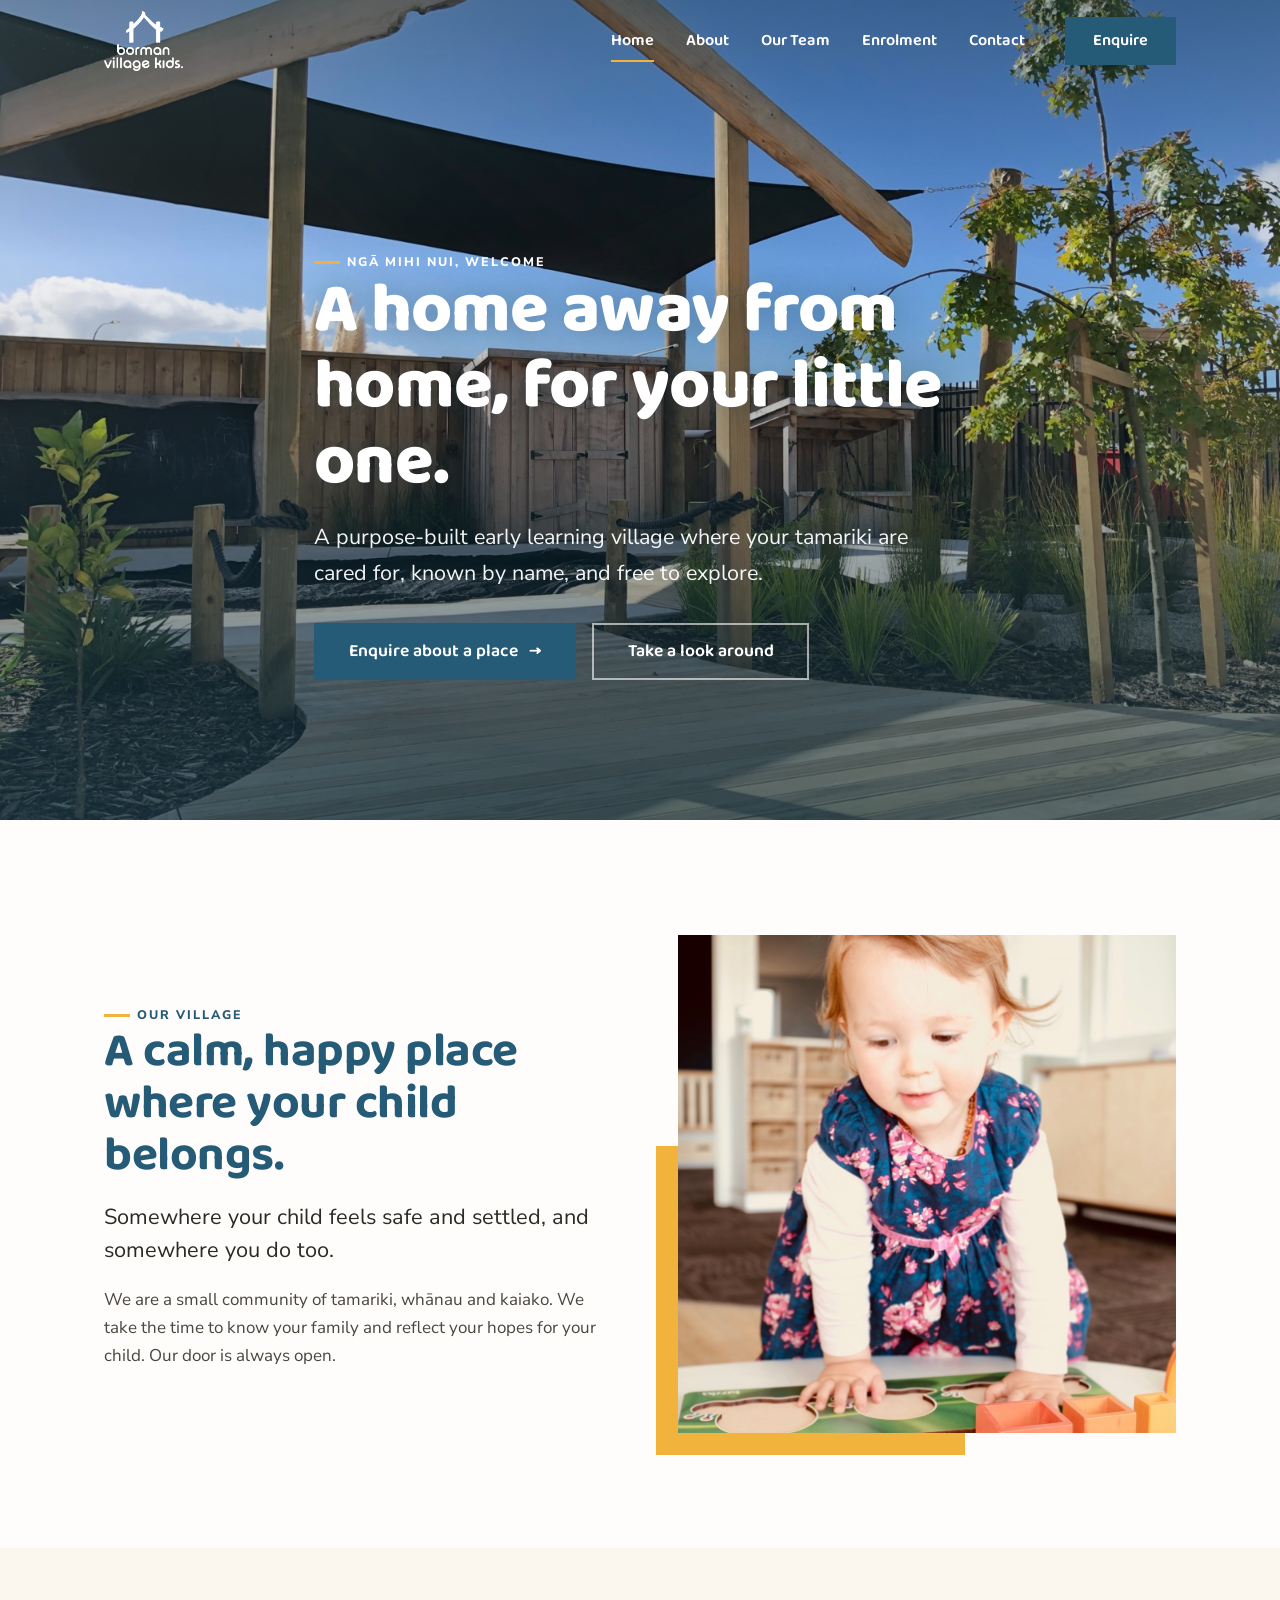
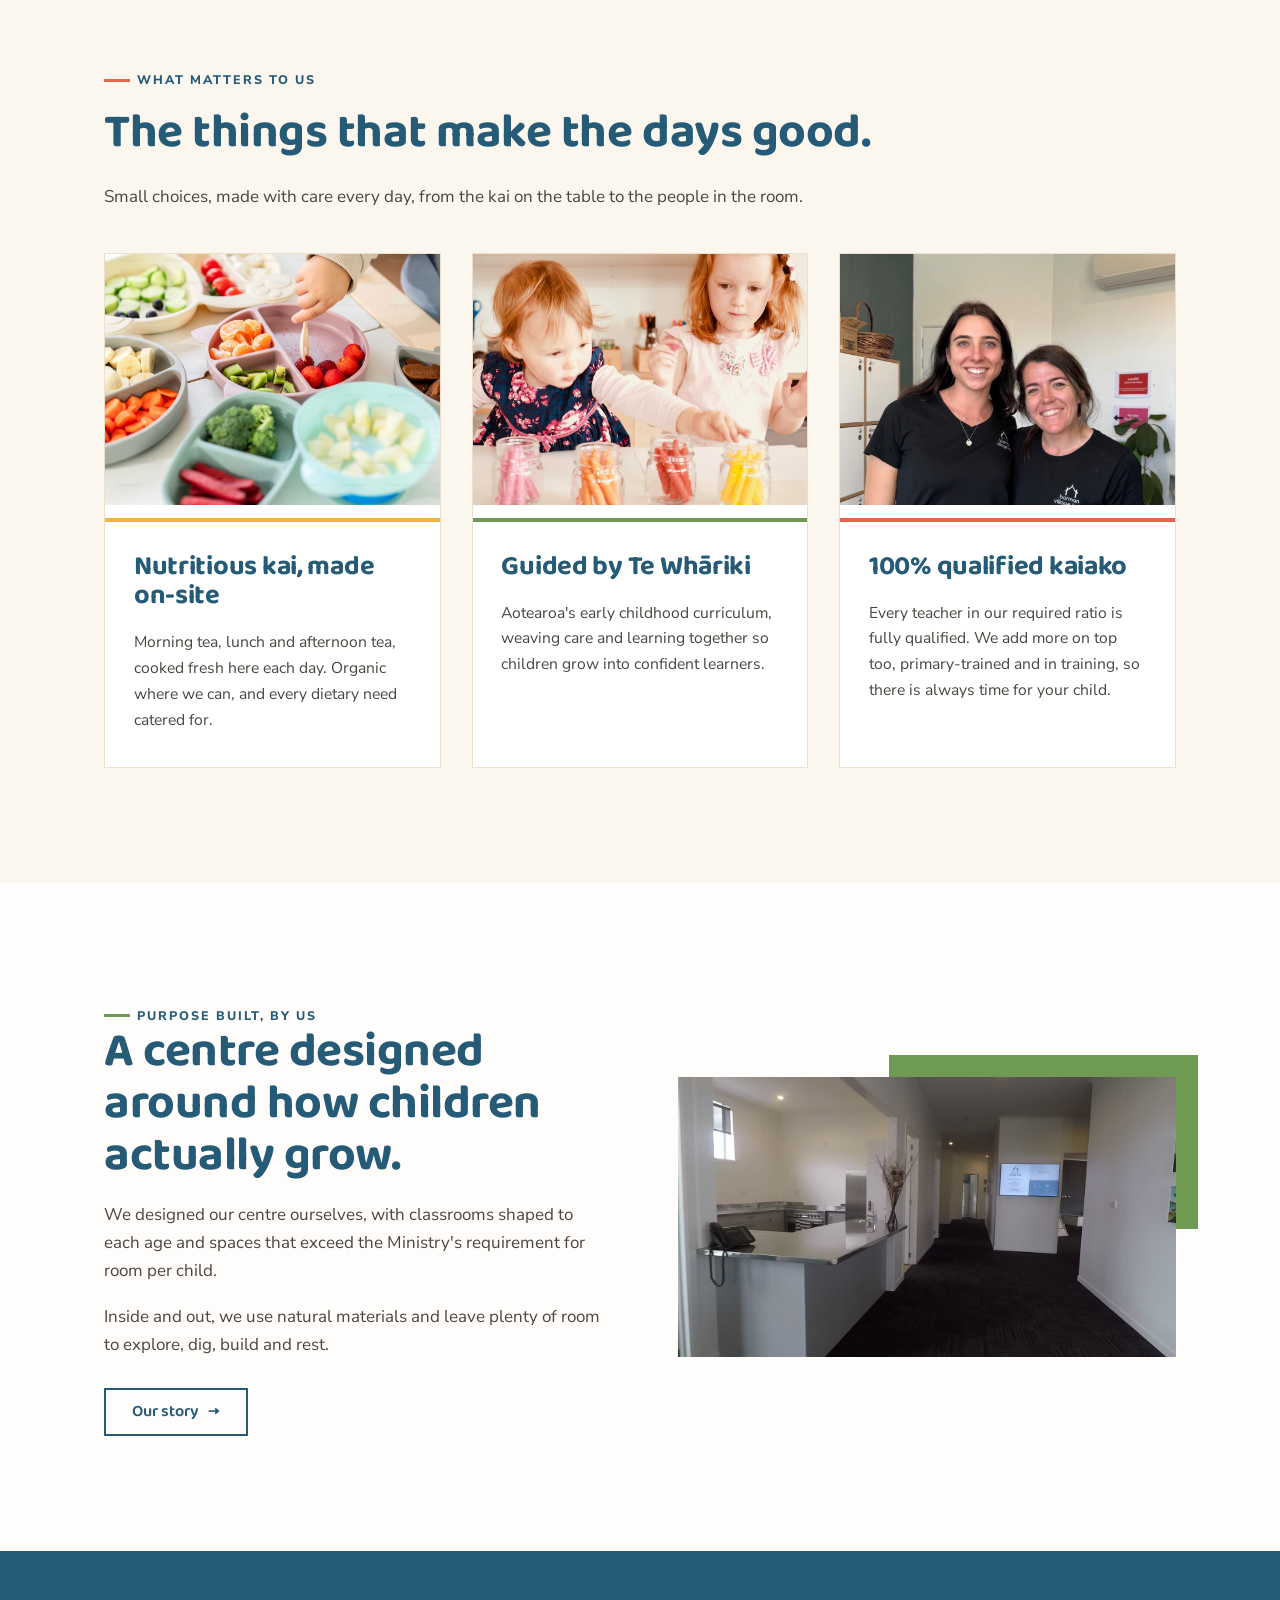
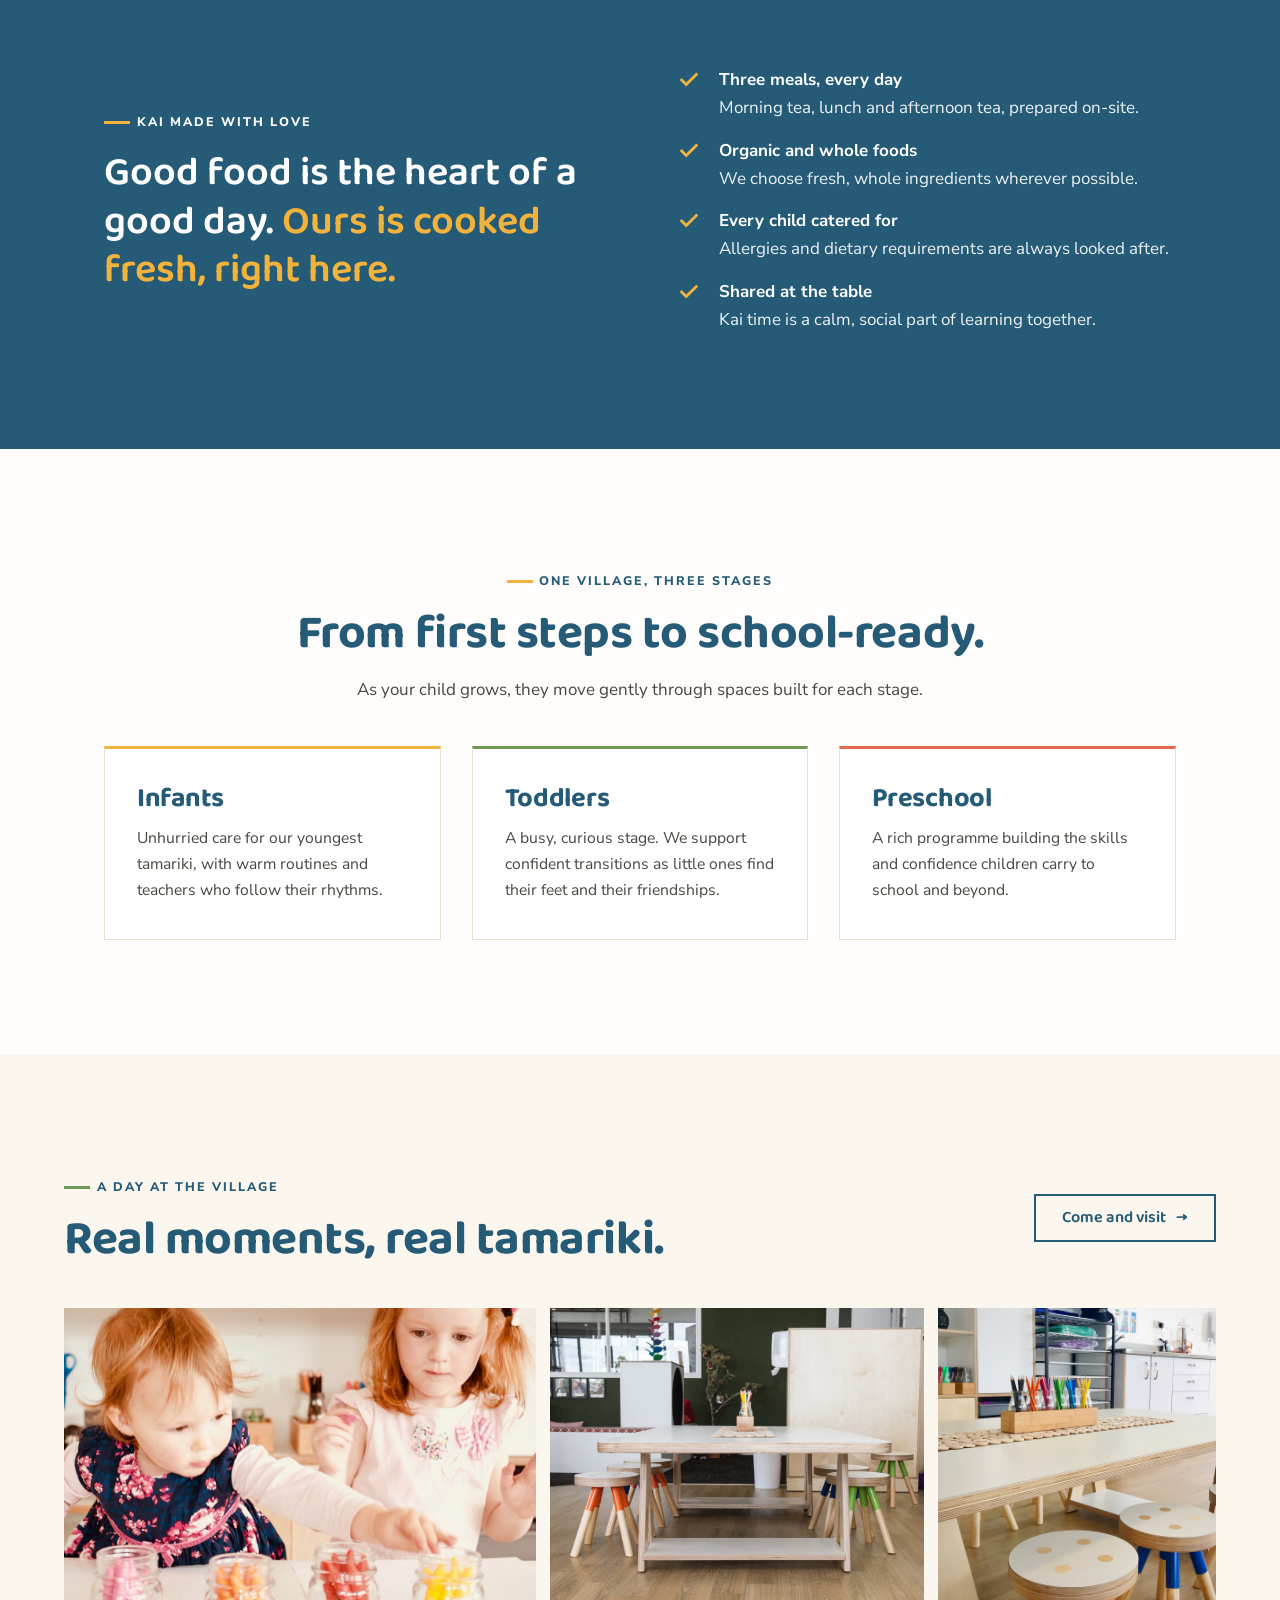
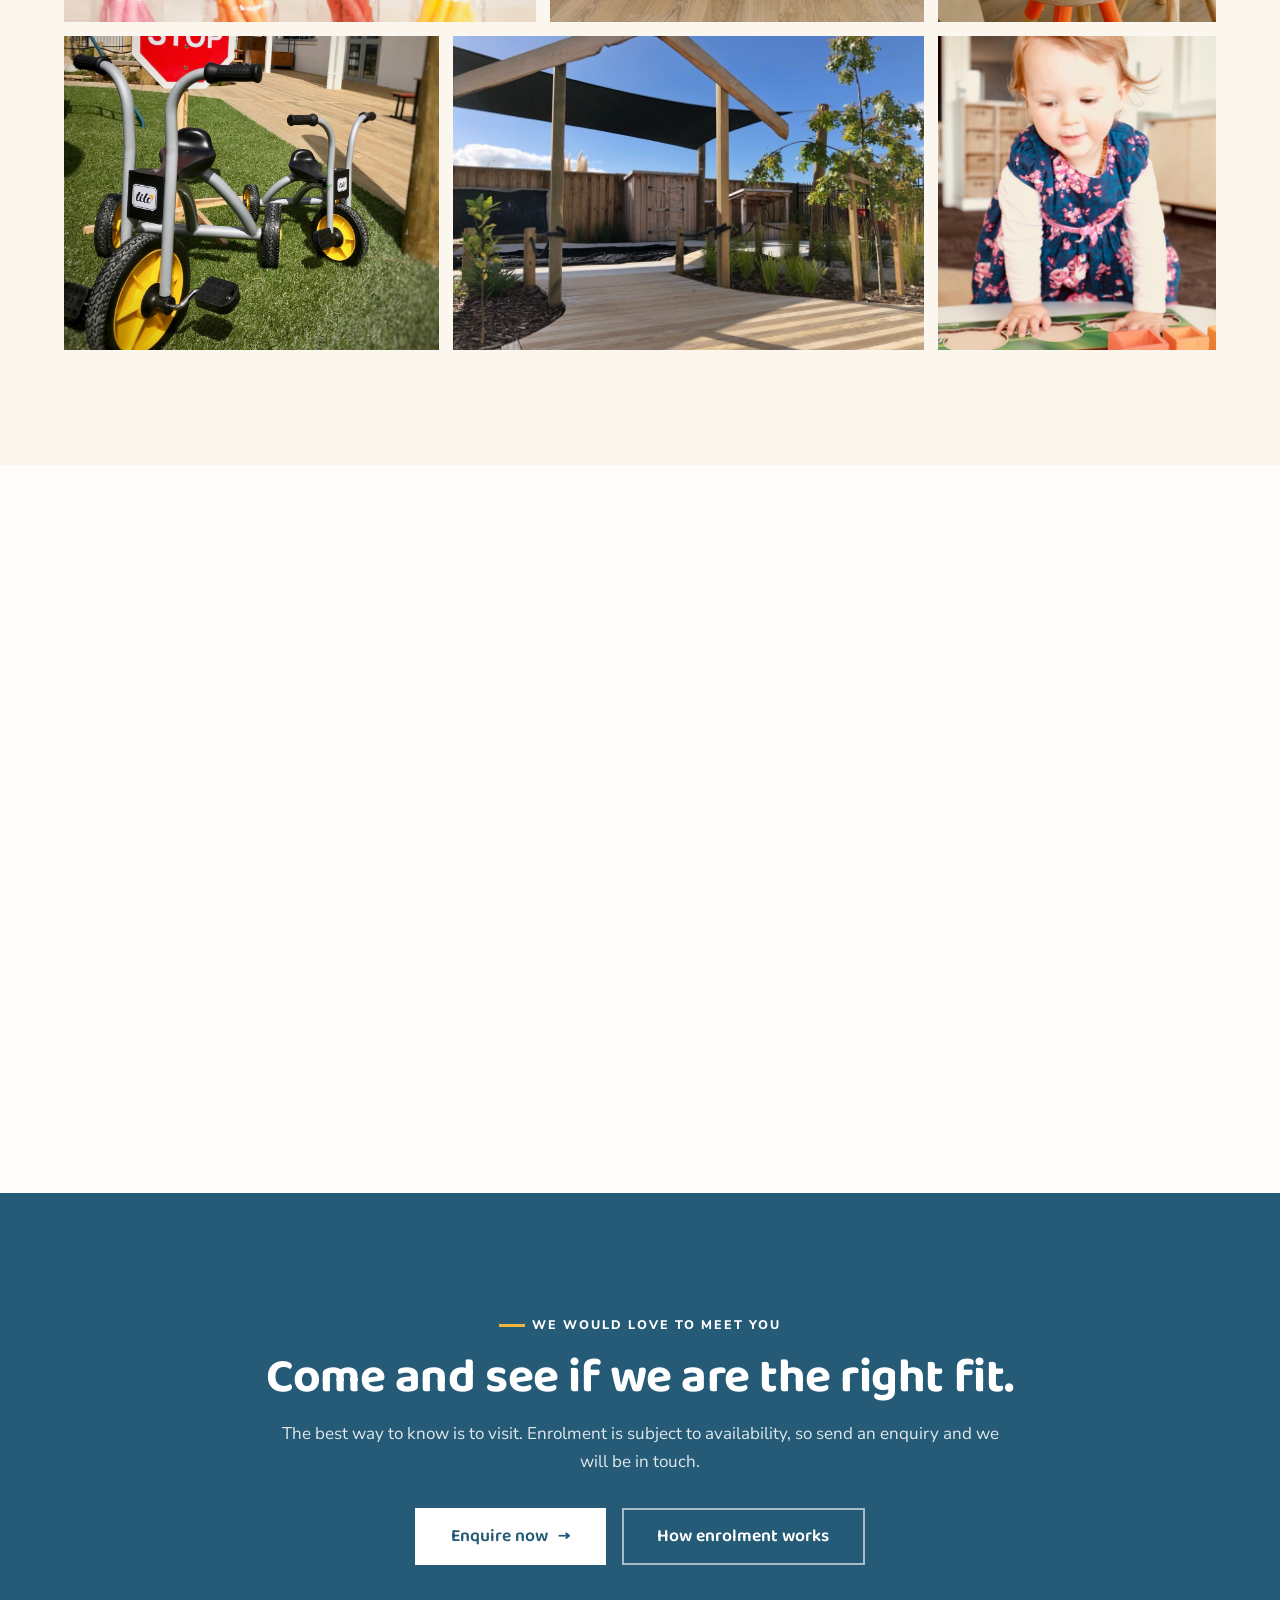
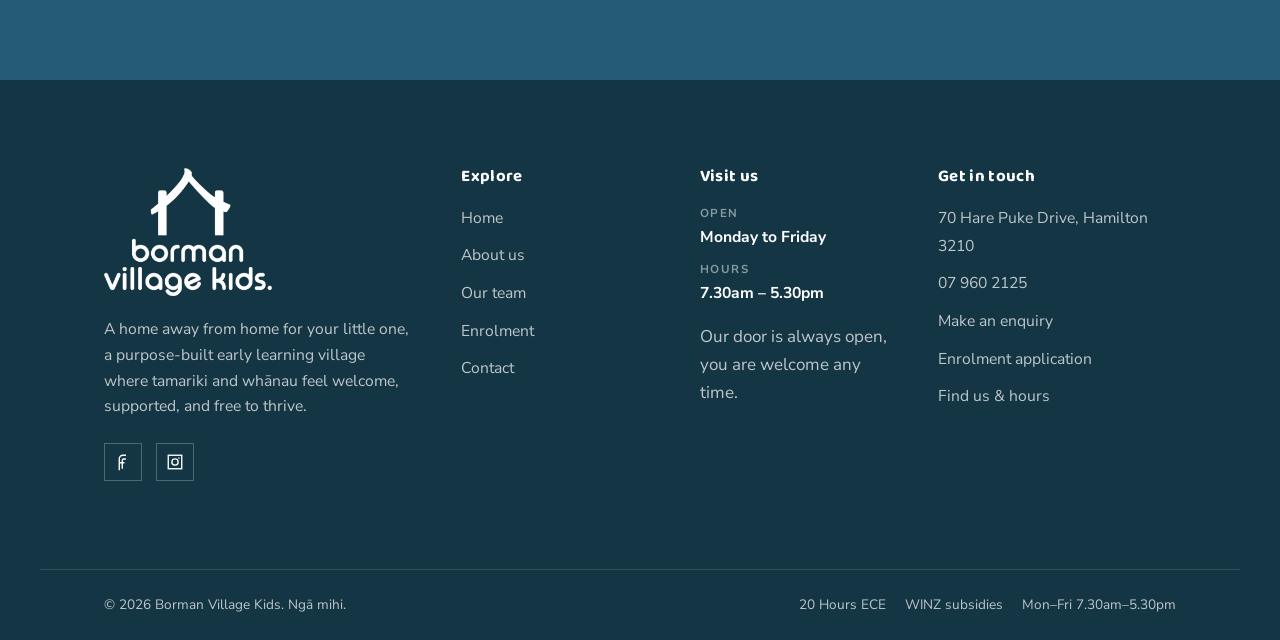
==== index.html @ 25abe293 "Initial commit: Borman Village Kids marketing site Five-page site (home, about, team, enrolment, con" ====
<!DOCTYPE html>
<html lang="en-NZ">
<head>
<meta charset="UTF-8">
<meta name="viewport" content="width=device-width, initial-scale=1">
<title>Borman Village Kids | A home away from home for your little one</title>
<meta name="description" content="Borman Village Kids is a purpose-built early childhood centre. Nutritious kai made on-site, 100% qualified kaiako, and a warm programme guided by Te Whāriki. Open Monday to Friday, 7.30am–5.30pm.">
<link rel="preconnect" href="https://fonts.googleapis.com">
<link rel="preconnect" href="https://fonts.gstatic.com" crossorigin>
<link href="https://fonts.googleapis.com/css2?family=Baloo+2:wght@500;600;700;800&family=Nunito+Sans:ital,wght@0,400;0,600;0,700;0,800;1,400&display=swap" rel="stylesheet">
<link rel="stylesheet" href="styles.css">
</head>
<body>

<!-- ============ HEADER ============ -->
<header class="site-header transparent">
  <div class="wrap nav">
    <a class="brand" href="index.html" aria-label="Borman Village Kids, home">
      <span class="brand-logo" aria-hidden="true"></span>
    </a>
    <button class="nav-toggle" aria-label="Open menu" aria-expanded="false" aria-controls="menu">
      <span></span><span></span><span></span>
    </button>
    <nav class="nav-menu" id="menu" aria-label="Main navigation">
      <a class="nav-link active" href="index.html">Home</a>
      <a class="nav-link" href="about.html">About</a>
      <a class="nav-link" href="team.html">Our Team</a>
      <a class="nav-link" href="enrolment.html">Enrolment</a>
      <a class="nav-link" href="contact.html">Contact</a>
      <a class="btn btn-primary nav-cta" href="https://www.discoverchildcare.co.nz/widget/enquiry?centreToken=dceecf94-3225-4d97-84d3-f07caacab0c3" target="_blank" rel="noopener">Enquire</a>
    </nav>
  </div>
</header>
<div class="nav-backdrop"></div>

<main id="main">

  <!-- ============ HERO ============ -->
  <section class="hero">
    <div class="hero-media">
      <img src="images/outdoor-wide.jpg" alt="The natural outdoor play space at Borman Village Kids, with timber boardwalks, shade sails and young trees under a clear blue sky." fetchpriority="high">
    </div>
    <div class="wrap hero-inner">
      <span class="kicker">Ngā mihi nui, welcome</span>
      <h1>A home away from home, for your little one.</h1>
      <p class="hero-sub">A purpose-built early learning village where your tamariki are cared for, known by name, and free to explore.</p>
      <div class="hero-actions">
        <a class="btn btn-primary btn-lg" href="https://www.discoverchildcare.co.nz/widget/enquiry?centreToken=dceecf94-3225-4d97-84d3-f07caacab0c3" target="_blank" rel="noopener">Enquire about a place <span class="arrow">&rarr;</span></a>
        <a class="btn btn-ghost-light btn-lg" href="about.html">Take a look around</a>
      </div>
    </div>
  </section>

  <!-- ============ WELCOME ============ -->
  <section class="section">
    <div class="wrap">
      <div class="split">
        <div class="split-body reveal">
          <span class="kicker">Our village</span>
          <h2>A calm, happy place where your child belongs.</h2>
          <div class="text-block stack">
            <p class="lead">Somewhere your child feels safe and settled, and somewhere you do too.</p>
            <p>We are a small community of tamariki, whānau and kaiako. We take the time to know your family and reflect your hopes for your child. Our door is always open.</p>
          </div>
        </div>
        <div class="split-media reveal d1">
          <div class="framed">
            <img src="images/baby.jpg" alt="A young child in a floral dress smiling as she plays with a wooden puzzle at a low table.">
          </div>
        </div>
      </div>
    </div>
  </section>

  <!-- ============ THREE PILLARS ============ -->
  <section class="section band-sand">
    <div class="wrap">
      <div class="eyebrow-row">
        <div>
          <span class="kicker coral">What matters to us</span>
          <h2 class="mt-s">The things that make the days good.</h2>
        </div>
        <p class="maxw">Small choices, made with care every day, from the kai on the table to the people in the room.</p>
      </div>
      <div class="grid-3">
        <article class="card card-photo accent-sun reveal">
          <!-- COMP ONLY: watermarked Unsplash+ preview for client approval. Replace with the licensed file once rights are purchased. -->
          <div class="card-photo-top">
            <img src="images/kai-comp.jpg" alt="A child choosing from colourful plates of fresh fruit and vegetables at mealtime.">
          </div>
          <details class="card-photo-body expander" open>
            <summary><h3>Nutritious kai, made on-site</h3></summary>
            <p>Morning tea, lunch and afternoon tea, cooked fresh here each day. Organic where we can, and every dietary need catered for.</p>
          </details>
        </article>
        <article class="card card-photo accent-leaf reveal d1">
          <div class="card-photo-top">
            <img src="images/home-gallery-1.jpg" alt="Two young children exploring and sorting together at a table.">
          </div>
          <details class="card-photo-body expander" open>
            <summary><h3>Guided by Te Whāriki</h3></summary>
            <p>Aotearoa's early childhood curriculum, weaving care and learning together so children grow into confident learners.</p>
          </details>
        </article>
        <article class="card card-photo accent-coral reveal d2">
          <div class="card-photo-top">
            <img src="images/teachers.jpg" alt="Two Borman Village Kids teachers smiling together in their branded t-shirts." style="object-position: center 22%">
          </div>
          <details class="card-photo-body expander" open>
            <summary><h3>100% qualified kaiako</h3></summary>
            <p>Every teacher in our required ratio is fully qualified. We add more on top too, primary-trained and in training, so there is always time for your child.</p>
          </details>
        </article>
      </div>
    </div>
  </section>

  <!-- ============ OUR VILLAGE STORY ============ -->
  <section class="section">
    <div class="wrap">
      <div class="split reverse">
        <div class="split-media reveal">
          <div class="framed leaf tr">
            <video class="framed-media" autoplay muted loop playsinline preload="metadata"
                   poster="images/outdoor-poster.jpg"
                   aria-label="A walkthrough of the purpose-built Borman Village Kids centre.">
              <source src="images/outdoor.mp4" type="video/mp4">
            </video>
          </div>
        </div>
        <div class="split-body reveal d1">
          <span class="kicker leaf">Purpose built, by us</span>
          <h2>A centre designed around how children actually grow.</h2>
          <div class="text-block stack">
            <p>We designed our centre ourselves, with classrooms shaped to each age and spaces that exceed the Ministry's requirement for room per child.</p>
            <p>Inside and out, we use natural materials and leave plenty of room to explore, dig, build and rest.</p>
          </div>
          <a class="btn btn-outline mt-m" href="about.html">Our story <span class="arrow">&rarr;</span></a>
        </div>
      </div>
    </div>
  </section>

  <!-- ============ KAI BAND ============ -->
  <section class="section band-primary">
    <div class="wrap">
      <div class="split">
        <div class="reveal">
          <span class="kicker on-dark">Kai made with love</span>
          <p class="pull mt-s">Good food is the heart of a good day. <span class="hl">Ours is cooked fresh, right here.</span></p>
        </div>
        <div class="reveal d1">
          <ul class="ticks on-dark">
            <li><span><strong>Three meals, every day</strong>Morning tea, lunch and afternoon tea, prepared on-site.</span></li>
            <li><span><strong>Organic and whole foods</strong>We choose fresh, whole ingredients wherever possible.</span></li>
            <li><span><strong>Every child catered for</strong>Allergies and dietary requirements are always looked after.</span></li>
            <li><span><strong>Shared at the table</strong>Kai time is a calm, social part of learning together.</span></li>
          </ul>
        </div>
      </div>
    </div>
  </section>

  <!-- ============ AGE STAGES ============ -->
  <section class="section">
    <div class="wrap">
      <div class="center maxw mx-auto reveal">
        <span class="kicker">One village, three stages</span>
        <h2 class="mt-s">From first steps to school-ready.</h2>
        <p class="mt-s mx-auto">As your child grows, they move gently through spaces built for each stage.</p>
      </div>
      <div class="grid-3 mt-l">
        <article class="card card-top-rule reveal" style="border-top-color: var(--kowhai)">
          <details class="expander" open>
            <summary><h3>Infants</h3></summary>
            <p>Unhurried care for our youngest tamariki, with warm routines and teachers who follow their rhythms.</p>
          </details>
        </article>
        <article class="card card-top-rule reveal d1" style="border-top-color: var(--leaf)">
          <details class="expander" open>
            <summary><h3>Toddlers</h3></summary>
            <p>A busy, curious stage. We support confident transitions as little ones find their feet and their friendships.</p>
          </details>
        </article>
        <article class="card card-top-rule reveal d2" style="border-top-color: var(--coral)">
          <details class="expander" open>
            <summary><h3>Preschool</h3></summary>
            <p>A rich programme building the skills and confidence children carry to school and beyond.</p>
          </details>
        </article>
      </div>
    </div>
  </section>

  <!-- ============ GALLERY MOSAIC ============ -->
  <section class="section band-sand">
    <div class="wrap wrap-wide">
      <div class="eyebrow-row">
        <div>
          <span class="kicker leaf">A day at the village</span>
          <h2 class="mt-s">Real moments, real tamariki.</h2>
        </div>
        <a class="btn btn-outline" href="enrolment.html">Come and visit <span class="arrow">&rarr;</span></a>
      </div>
      <div class="mosaic reveal">
        <figure class="m-a"><img src="images/home-gallery-1.jpg" alt="Two young children sorting coloured objects into glass jars at a table."></figure>
        <figure class="m-b"><img src="images/room.jpg" alt="A bright classroom with a plywood table and colourful stools."></figure>
        <figure class="m-c"><img src="images/craft.jpg" alt="A craft table set with jars of coloured pencils and natural wooden pieces."></figure>
        <figure class="m-d"><img src="images/bikes.jpg" alt="Two trikes parked on the grass beside a stop sign in the play area."></figure>
        <figure class="m-e"><img src="images/outdoor.jpg" alt="The outdoor boardwalk and planted play space."></figure>
        <figure class="m-f"><img src="images/play.jpg" alt="A child concentrating on a wooden puzzle."></figure>
      </div>
    </div>
  </section>

  <!-- ============ STORYPARK ============ -->
  <section class="section">
    <div class="wrap">
      <div class="split">
        <div class="split-media reveal">
          <div class="framed coral">
            <img src="images/craft.jpg" alt="A tidy craft area with jars of coloured pencils, ready for the day.">
          </div>
        </div>
        <div class="split-body reveal d1">
          <span class="kicker coral">Stay close, every day</span>
          <h2>See the little moments, as they happen.</h2>
          <div class="text-block stack">
            <p>We record your child's learning through <strong>Storypark</strong>, a secure online space where we share photos, stories and progress, privately with you.</p>
            <p>Local walks and excursions are part of our curriculum, and our open-door policy means you are welcome any time.</p>
          </div>
          <div class="chips mt-m">
            <span class="chip">Secure &amp; private</span>
            <span class="chip">Photos &amp; stories</span>
            <span class="chip">Open-door policy</span>
          </div>
        </div>
      </div>
    </div>
  </section>

  <!-- ============ CTA ============ -->
  <section class="section cta-band">
    <div class="wrap center">
      <span class="kicker on-dark" style="justify-content:center">We would love to meet you</span>
      <h2 class="mt-s">Come and see if we are the right fit.</h2>
      <p class="maxw mx-auto mt-s">The best way to know is to visit. Enrolment is subject to availability, so send an enquiry and we will be in touch.</p>
      <div class="cta-actions">
        <a class="btn btn-primary btn-lg" href="https://www.discoverchildcare.co.nz/widget/enquiry?centreToken=dceecf94-3225-4d97-84d3-f07caacab0c3" target="_blank" rel="noopener">Enquire now <span class="arrow">&rarr;</span></a>
        <a class="btn btn-ghost-light btn-lg" href="enrolment.html">How enrolment works</a>
      </div>
    </div>
  </section>

</main>

<!-- ============ FOOTER ============ -->
<footer class="site-footer">
  <div class="wrap footer-top">
    <div class="footer-brand">
      <img class="f-logo" src="images/logo-white.avif" alt="Borman Village Kids">
      <p>A home away from home for your little one, a purpose-built early learning village where tamariki and whānau feel welcome, supported, and free to thrive.</p>
      <div class="footer-social">
        <a href="https://www.facebook.com/bormanvillagekids" target="_blank" rel="noopener" aria-label="Borman Village Kids on Facebook">
          <svg viewBox="0 0 24 24" fill="none" stroke="currentColor" stroke-width="1.8" stroke-linecap="square"><path d="M15 8h-2a2 2 0 0 0-2 2v10M9 13h4"/><path d="M15 3h-3a5 5 0 0 0-5 5v14"/></svg>
        </a>
        <a href="https://www.instagram.com/bormanvillagekids/" target="_blank" rel="noopener" aria-label="Borman Village Kids on Instagram">
          <svg viewBox="0 0 24 24" fill="none" stroke="currentColor" stroke-width="1.8" stroke-linecap="square"><rect x="3" y="3" width="18" height="18"/><circle cx="12" cy="12" r="4.2"/><path d="M17.2 6.8h.01"/></svg>
        </a>
      </div>
    </div>
    <div class="footer-col">
      <h4>Explore</h4>
      <ul>
        <li><a href="index.html">Home</a></li>
        <li><a href="about.html">About us</a></li>
        <li><a href="team.html">Our team</a></li>
        <li><a href="enrolment.html">Enrolment</a></li>
        <li><a href="contact.html">Contact</a></li>
      </ul>
    </div>
    <div class="footer-col footer-hours">
      <h4>Visit us</h4>
      <ul>
        <li><span class="lbl">Open</span><span>Monday to Friday</span></li>
        <li><span class="lbl">Hours</span><span>7.30am – 5.30pm</span></li>
        <li style="margin-top:1rem">Our door is always open, you are welcome any time.</li>
      </ul>
    </div>
    <div class="footer-col">
      <h4>Get in touch</h4>
      <ul>
        <li><a href="https://maps.google.com/?q=70+Hare+Puke+Drive,+Hamilton+3210" target="_blank" rel="noopener">70 Hare Puke Drive, Hamilton 3210</a></li>
        <li><a href="tel:+6479602125">07 960 2125</a></li>
        <li><a href="https://www.discoverchildcare.co.nz/widget/enquiry?centreToken=dceecf94-3225-4d97-84d3-f07caacab0c3" target="_blank" rel="noopener">Make an enquiry</a></li>
        <li><a href="https://www.discoverchildcare.co.nz/widget/enrolmentForm?centreToken=dceecf94-3225-4d97-84d3-f07caacab0c3" target="_blank" rel="noopener">Enrolment application</a></li>
        <li><a href="contact.html">Find us &amp; hours</a></li>
      </ul>
    </div>
  </div>
  <div class="wrap footer-bar">
    <span>&copy; <span data-year>2026</span> Borman Village Kids. Ngā mihi.</span>
    <div class="chips-mini">
      <span>20 Hours ECE</span>
      <span>WINZ subsidies</span>
      <span>Mon–Fri 7.30am–5.30pm</span>
    </div>
  </div>
</footer>

<script src="main.js"></script>
</body>
</html>
---- styles.css ----
/* ============================================================
   Borman Village Kids — shared stylesheet
   Modern + minimal, warm + calm. Crisp geometry, no rounded
   shapes, no drop shadows. Warmth carried by palette + type.
   ============================================================ */

/* ---------- Design tokens ---------- */
:root {
  /* Brand */
  --primary: #255B77;
  --primary-700: #1D485E;
  --primary-900: #143543;

  /* Warm accents — used sparingly */
  --kowhai: #F2B33D;   /* sun-yellow */
  --coral:  #E4674C;   /* coral */
  --leaf:   #6F9A54;   /* leaf green */

  /* Warm neutrals — never cool grey */
  --sand-050: #FBF7EF;
  --surface: #FFFDFB; /* warm white for default sections */
  --sand-100: #F4EDDF;
  --sand-200: #EBE0CC;
  --sand-300: #DDCFB4;

  /* Ink */
  --ink:      #2C2A24;
  --ink-soft: #55514733;
  --body:     #4A4640;

  /* Type */
  --display: 'Baloo 2', system-ui, sans-serif;
  --sans: 'Nunito Sans', system-ui, -apple-system, sans-serif;

  /* Rhythm */
  --wrap: 1200px;
  --gutter: clamp(20px, 5vw, 64px);
  --section: clamp(64px, 9vw, 132px);

  --ease: cubic-bezier(0.22, 0.61, 0.36, 1);
}

/* ---------- Reset ---------- */
*, *::before, *::after { box-sizing: border-box; }
* { margin: 0; }
html { -webkit-text-size-adjust: 100%; scroll-behavior: smooth; }
body {
  font-family: var(--sans);
  color: var(--body);
  background: var(--surface);
  line-height: 1.65;
  font-size: 1.0625rem;
  -webkit-font-smoothing: antialiased;
  overflow-x: hidden;
}
img { display: block; max-width: 100%; height: auto; }
a { color: inherit; text-decoration: none; }
ul { list-style: none; padding: 0; }
button { font: inherit; cursor: pointer; border: none; background: none; }

/* ---------- Typography ---------- */
h1, h2, h3, h4 {
  font-family: var(--display);
  color: var(--primary);
  line-height: 1.08;
  font-weight: 700;
  letter-spacing: -0.01em;
}
h1 { font-size: clamp(2.5rem, 6vw, 4.4rem); font-weight: 800; }
h2 { font-size: clamp(1.9rem, 3.8vw, 3rem); }
h3 { font-size: clamp(1.35rem, 2.2vw, 1.7rem); }
h4 { font-size: 1.15rem; }
p { max-width: 62ch; }
strong { color: var(--ink); font-weight: 700; }

.lead {
  font-size: clamp(1.15rem, 1.7vw, 1.4rem);
  line-height: 1.55;
  color: var(--ink);
}

/* Section eyebrow / kicker */
.kicker {
  display: inline-flex;
  align-items: center;
  gap: 0.55em;
  font-family: var(--sans);
  font-weight: 800;
  font-size: 0.78rem;
  letter-spacing: 0.16em;
  text-transform: uppercase;
  color: var(--primary);
}
.kicker::before {
  content: "";
  width: 26px;
  height: 3px;
  background: var(--kowhai);
}
.kicker.leaf::before { background: var(--leaf); }
.kicker.coral::before { background: var(--coral); }
.kicker.on-dark { color: #fff; }

/* te reo highlight */
.reo { color: var(--primary); font-weight: 700; font-style: normal; }
.on-dark .reo, .reo.on-dark { color: var(--kowhai); }

/* ---------- Layout helpers ---------- */
.wrap { width: 100%; max-width: var(--wrap); margin-inline: auto; padding-inline: var(--gutter); }
.wrap-wide { max-width: 1360px; }
.section { padding-block: var(--section); }
.center { text-align: center; }
.mx-auto { margin-inline: auto; }
.stack > * + * { margin-top: 1.1rem; }

/* ---------- Buttons ---------- */
.btn {
  display: inline-flex;
  align-items: center;
  gap: 0.6em;
  font-family: var(--display);
  font-weight: 600;
  font-size: 1.02rem;
  padding: 0.85em 1.6em;
  border: 2px solid transparent;
  transition: transform 0.25s var(--ease), background 0.25s var(--ease), color 0.25s var(--ease);
  line-height: 1;
}
.btn .arrow { transition: transform 0.25s var(--ease); }
.btn:hover .arrow { transform: translateX(4px); }

.btn-primary { background: var(--primary); color: #fff; }
.btn-primary:hover { background: var(--primary-700); transform: translateY(-2px); }

/* On dark navy surfaces the primary button inverts so it stays the clear action */
.band-primary .btn-primary,
.band-deep .btn-primary,
.cta-band .btn-primary { background: #fff; color: var(--primary); }
.band-primary .btn-primary:hover,
.band-deep .btn-primary:hover,
.cta-band .btn-primary:hover { background: var(--sand-100); color: var(--primary-700); }

.btn-blue { background: var(--primary); color: #fff; }
.btn-blue:hover { background: var(--primary-700); transform: translateY(-2px); }

.btn-outline { border-color: var(--primary); color: var(--primary); }
.btn-outline:hover { background: var(--primary); color: #fff; }

.btn-ghost-light { border-color: rgba(255,255,255,0.6); color: #fff; }
.btn-ghost-light:hover { background: #fff; color: var(--primary); border-color: #fff; }

.btn-lg { font-size: 1.1rem; padding: 1em 1.9em; }

/* ---------- Header / Nav ---------- */
.site-header {
  position: sticky;
  top: 0;
  z-index: 100;
  background: var(--surface);
  border-bottom: 1px solid var(--sand-200);
  transition: background 0.3s var(--ease), border-color 0.3s var(--ease);
}
.site-header.transparent {
  position: fixed;
  inset: 0 0 auto 0;
  background: transparent;
  border-color: transparent;
}
.site-header.transparent .nav-link { color: #fff; }
.site-header.transparent.scrolled {
  position: fixed;
  background: var(--surface);
  border-color: var(--sand-200);
}
.site-header.transparent.scrolled .nav-link { color: var(--primary); }

.nav {
  display: flex;
  align-items: center;
  justify-content: space-between;
  gap: 2rem;
  padding-block: 0.7rem;
}
.brand { display: flex; align-items: center; }
/* Real logo, driven from the logo shape so it can be brand-blue on light
   headers and white over the hero, from a single asset. */
.brand-logo {
  display: block;
  height: 60px;
  width: 79px; /* 60 * 598/456 */
  background-color: var(--primary);
  -webkit-mask: url("images/logo-full.png") center / contain no-repeat;
  mask: url("images/logo-full.png") center / contain no-repeat;
  transition: background-color 0.3s var(--ease);
}
.site-header.transparent:not(.scrolled) .brand-logo { background-color: #fff; }

.nav-menu { display: flex; align-items: center; gap: 2rem; }
.nav-link {
  font-family: var(--display);
  font-weight: 600;
  font-size: 1.02rem;
  color: var(--primary);
  position: relative;
  padding-block: 0.3em;
  transition: color 0.2s var(--ease);
}
.nav-link::after {
  content: "";
  position: absolute;
  left: 0; bottom: -2px;
  width: 100%; height: 2px;
  background: var(--kowhai);
  transform: scaleX(0);
  transform-origin: left;
  transition: transform 0.25s var(--ease);
}
.nav-link:hover::after, .nav-link.active::after { transform: scaleX(1); }
.nav-cta { margin-left: 0.5rem; }

.nav-toggle { display: none; width: 44px; height: 44px; flex-direction: column; justify-content: center; gap: 5px; align-items: center; }
.nav-toggle span { width: 26px; height: 2.5px; background: var(--primary); transition: transform 0.3s var(--ease), opacity 0.3s var(--ease); }
.transparent .nav-toggle span { background: #fff; }
.transparent.scrolled .nav-toggle span { background: var(--primary); }

/* ---------- Hero ---------- */
.hero {
  position: relative;
  min-height: min(92vh, 820px);
  display: flex;
  align-items: flex-end;
  color: #fff;
  overflow: hidden;
}
.hero-media { position: absolute; inset: 0; z-index: -2; }
.hero-media img { width: 100%; height: 100%; object-fit: cover; }
.hero::before {
  content: "";
  position: absolute; inset: 0; z-index: -1;
  background:
    linear-gradient(180deg, rgba(20,53,67,0.42) 0%, rgba(20,53,67,0.05) 32%, rgba(20,53,67,0.7) 100%);
}
.hero-inner { padding-block: clamp(72px, 11vw, 140px) clamp(72px, 11vw, 140px); max-width: 780px; }
.hero h1 { color: #fff; text-shadow: 0 2px 30px rgba(20,53,67,0.35); }
.hero .kicker { color: #fff; }
.hero .kicker::before { background: var(--kowhai); }
.hero-sub { font-size: clamp(1.1rem, 1.7vw, 1.35rem); color: rgba(255,255,255,0.95); margin-top: 1.2rem; max-width: 46ch; }
.hero-actions { display: flex; flex-wrap: wrap; gap: 1rem; margin-top: 2rem; }

/* Floating info bar layered over hero bottom */
.hero-bar {
  position: relative;
  z-index: 5;
  margin-top: -66px;
}
.hero-bar-inner {
  background: var(--primary);
  color: #fff;
  display: grid;
  grid-template-columns: repeat(3, 1fr);
}
.hero-bar-item {
  padding: 1.7rem 2.2rem;
  display: flex;
  flex-direction: column;
  justify-content: center;
  gap: 0.35rem;
  border-right: 1px solid rgba(255,255,255,0.14);
}
.hero-bar-item:last-child { border-right: none; }
.hero-bar-item .hb-label { font-size: 0.72rem; letter-spacing: 0.16em; text-transform: uppercase; color: var(--kowhai); font-weight: 800; }
.hero-bar-item .hb-value { font-family: var(--display); font-weight: 700; font-size: 1.45rem; color: #fff; line-height: 1.1; }

/* ---------- Page hero (interior pages) ---------- */
.page-hero {
  position: relative;
  padding-block: clamp(150px, 20vw, 230px) clamp(56px, 8vw, 96px);
  color: #fff;
  overflow: hidden;
}
.page-hero-media { position: absolute; inset: 0; z-index: -2; }
.page-hero-media img { width: 100%; height: 100%; object-fit: cover; }
.page-hero::before {
  content: ""; position: absolute; inset: 0; z-index: -1;
  background: linear-gradient(180deg, rgba(20,53,67,0.55), rgba(20,53,67,0.78));
}
.page-hero h1 { color: #fff; max-width: 16ch; }
.page-hero .kicker { color: #fff; }
.page-hero p { color: rgba(255,255,255,0.94); font-size: 1.15rem; margin-top: 1rem; max-width: 52ch; }
.crumb { font-size: 0.8rem; letter-spacing: 0.14em; text-transform: uppercase; color: var(--kowhai); font-weight: 800; margin-bottom: 1.4rem; }
.crumb a { opacity: 0.85; }
.crumb a:hover { opacity: 1; }

/* ---------- Split / layered feature ---------- */
.split {
  display: grid;
  grid-template-columns: 1fr 1fr;
  gap: clamp(40px, 6vw, 88px);
  align-items: center;
}
.split.reverse .split-media { order: 2; }
.split-body h2 { margin-bottom: 1.2rem; }

/* Layered image frame — offset colour block behind, crisp edges */
.framed { position: relative; }
.framed::before {
  content: "";
  position: absolute;
  z-index: 0;
  inset: auto auto -22px -22px;
  width: 62%; height: 62%;
  background: var(--kowhai);
}
.framed.leaf::before { background: var(--leaf); }
.framed.coral::before { background: var(--coral); }
.framed.primary::before { background: var(--primary); }
.framed.tr::before { inset: -22px -22px auto auto; }
.framed img, .framed .framed-media { position: relative; z-index: 1; width: 100%; display: block; }
.framed .framed-media { aspect-ratio: 16 / 9; object-fit: cover; background: var(--sand-200); }

/* ---------- Feature cards ---------- */
.grid-3 { display: grid; grid-template-columns: repeat(3, 1fr); gap: clamp(20px, 2.4vw, 32px); }
.grid-2 { display: grid; grid-template-columns: repeat(2, 1fr); gap: clamp(24px, 3vw, 44px); }

.card {
  background: #fff;
  border: 1px solid var(--sand-200);
  padding: 2.2rem 2rem;
  display: flex;
  flex-direction: column;
  gap: 0.8rem;
  height: 100%;
  transition: transform 0.3s var(--ease), border-color 0.3s var(--ease);
}
.card:hover { transform: translateY(-5px); border-color: var(--sand-300); }
.card h3 { color: var(--primary); }
.card p { font-size: 0.98rem; color: var(--body); }
/* Keep card text readable even when the card sits on a coloured band */
.band-primary .card h3, .band-deep .card h3, .cta-band .card h3 { color: var(--primary); }
.band-primary .card p, .band-deep .card p, .cta-band .card p { color: var(--body); }
.card-badge {
  width: 52px; height: 52px;
  display: grid; place-items: center;
  background: var(--sand-100);
  color: var(--primary);
  margin-bottom: 0.4rem;
}
.card-badge svg { width: 26px; height: 26px; }
.card.accent-sun .card-badge { background: var(--kowhai); color: var(--primary-900); }
.card.accent-coral .card-badge { background: var(--coral); color: #fff; }
.card.accent-leaf .card-badge { background: var(--leaf); color: #fff; }
.card-top-rule { border-top: 3px solid var(--sand-200); }

/* Expandable card body: collapsed on mobile (tap to reveal), open on desktop */
.expander > summary {
  list-style: none;
  cursor: pointer;
  display: flex;
  align-items: center;
  justify-content: space-between;
  gap: 1rem;
}
.expander > summary::-webkit-details-marker { display: none; }
.expander > summary h3 { margin: 0; }
.expander > summary::after {
  content: "";
  flex: 0 0 auto;
  width: 20px; height: 20px;
  background: var(--primary);
  -webkit-mask: url("data:image/svg+xml,%3Csvg xmlns='http://www.w3.org/2000/svg' viewBox='0 0 24 24'%3E%3Cpath d='M6 9l6 6 6-6' fill='none' stroke='black' stroke-width='2.6' stroke-linecap='square'/%3E%3C/svg%3E") center / contain no-repeat;
  mask: url("data:image/svg+xml,%3Csvg xmlns='http://www.w3.org/2000/svg' viewBox='0 0 24 24'%3E%3Cpath d='M6 9l6 6 6-6' fill='none' stroke='black' stroke-width='2.6' stroke-linecap='square'/%3E%3C/svg%3E") center / contain no-repeat;
  transition: transform 0.25s var(--ease);
}
.expander[open] > summary::after { transform: rotate(180deg); }
.expander > p { margin-top: 0.8rem; }

/* Desktop: no toggle affordance (JS keeps them open) */
@media (min-width: 721px) {
  .expander > summary { pointer-events: none; cursor: default; }
  .expander > summary::after { display: none; }
}

/* Photo-topped card variant */
.card-photo { padding: 0; overflow: hidden; }
.card-photo-top { aspect-ratio: 4 / 3; overflow: hidden; }
.card-photo-top img { width: 100%; height: 100%; object-fit: cover; object-position: center; transition: transform 0.6s var(--ease); }
.card-photo:hover .card-photo-top img { transform: scale(1.04); }
.card-photo-body { padding: 1.9rem 1.8rem 2.1rem; border-top: 4px solid var(--sand-200); }
.card-photo.accent-sun .card-photo-body { border-top-color: var(--kowhai); }
.card-photo.accent-leaf .card-photo-body { border-top-color: var(--leaf); }
.card-photo.accent-coral .card-photo-body { border-top-color: var(--coral); }
.card-photo .card-photo-body h3 { margin-bottom: 0.4rem; }
/* Placeholder tile until a licensed photo is supplied */
.card-photo-top.placeholder {
  display: grid; place-items: center;
  background: var(--sand-100);
  color: var(--primary);
}
.card-photo-top.placeholder svg { width: 46px; height: 46px; opacity: 0.5; }

/* ---------- Bands ---------- */
.band-primary { background: var(--primary); color: rgba(255,255,255,0.92); }
.band-primary h2, .band-primary h3 { color: #fff; }
.band-primary .lead { color: rgba(255,255,255,0.95); }
.band-sand { background: #FBF7EF; }
.band-deep { background: var(--primary-900); color: rgba(255,255,255,0.9); }
.band-deep h2 { color: #fff; }

/* ---------- Stat / number list ---------- */
/* Stats sit directly on the band with thin dividers (no boxed tiles) */
.numbers { display: grid; grid-template-columns: repeat(3, 1fr); }
.numbers > div { padding: 0.4rem 2.6rem; border-left: 1px solid rgba(255,255,255,0.2); }
.numbers > div:first-child { border-left: none; padding-left: 0; }
.numbers > div:last-child { padding-right: 0; }
.numbers .n { font-family: var(--display); font-weight: 800; font-size: 3rem; color: #fff; line-height: 1; }
.numbers .n .u { color: var(--kowhai); }
.numbers .l { margin-top: 0.7rem; font-size: 0.98rem; color: rgba(255,255,255,0.82); }
.numbers-mobile { display: none; }

/* ---------- Steps ---------- */
.steps { display: grid; gap: 1.5rem; counter-reset: step; }
.step {
  display: grid;
  grid-template-columns: 88px 1fr;
  gap: 1.8rem;
  align-items: start;
  background: #fff;
  border: 1px solid var(--sand-200);
  padding: 2.2rem;
}
.step-num {
  font-family: var(--display);
  font-weight: 800;
  font-size: 2.4rem;
  color: #fff;
  background: var(--primary);
  width: 72px; height: 72px;
  display: grid; place-items: center;
  line-height: 1;
}
.step:nth-child(2) .step-num { background: var(--kowhai); color: var(--primary-900); }
.step:nth-child(3) .step-num { background: var(--coral); }
.step:nth-child(4) .step-num { background: var(--leaf); }
.step h3 { margin-bottom: 0.5rem; }
.step .step-cta { margin-top: 1rem; }

/* ---------- Mosaic gallery (layered offsets) ---------- */
.mosaic {
  display: grid;
  grid-template-columns: repeat(12, 1fr);
  grid-auto-rows: clamp(90px, 12vw, 150px);
  gap: 14px;
}
.mosaic figure { overflow: hidden; }
.mosaic img { width: 100%; height: 100%; object-fit: cover; transition: transform 0.6s var(--ease); }
.mosaic figure:hover img { transform: scale(1.05); }
.m-a { grid-column: span 5; grid-row: span 2; }
.m-b { grid-column: span 4; grid-row: span 2; }
.m-c { grid-column: span 3; grid-row: span 2; }
.m-d { grid-column: span 4; grid-row: span 2; }
.m-e { grid-column: span 5; grid-row: span 2; }
.m-f { grid-column: span 3; grid-row: span 2; }

/* ---------- Checklist ---------- */
.ticks { display: grid; gap: 0.9rem; }
.ticks li { display: grid; grid-template-columns: 26px 1fr; gap: 0.9rem; align-items: start; }
.ticks li::before {
  content: "";
  width: 22px; height: 22px;
  margin-top: 3px;
  background: var(--leaf);
  -webkit-mask: url("data:image/svg+xml,%3Csvg xmlns='http://www.w3.org/2000/svg' viewBox='0 0 24 24'%3E%3Cpath d='M20 6L9 17l-5-5' fill='none' stroke='white' stroke-width='3' stroke-linecap='square'/%3E%3C/svg%3E") center / contain no-repeat;
  mask: url("data:image/svg+xml,%3Csvg xmlns='http://www.w3.org/2000/svg' viewBox='0 0 24 24'%3E%3Cpath d='M20 6L9 17l-5-5' fill='none' stroke='white' stroke-width='3' stroke-linecap='square'/%3E%3C/svg%3E") center / contain no-repeat;
}
.ticks.on-dark li::before { background: var(--kowhai); }
.ticks li strong { display: block; color: var(--ink); }
.on-dark.ticks li strong, .band-primary .ticks li strong { color: #fff; }

/* ---------- Pull quote ---------- */
.pull {
  font-family: var(--display);
  font-weight: 600;
  font-size: clamp(1.6rem, 3.2vw, 2.5rem);
  line-height: 1.22;
  color: var(--primary);
  max-width: 20ch;
}
.pull .hl { color: var(--coral); }
.band-primary .pull { color: #fff; }
.band-primary .pull .hl { color: var(--kowhai); }

/* ---------- CTA band ---------- */
.cta-band { background: var(--primary); color: #fff; position: relative; overflow: hidden; }
.cta-band .wrap { position: relative; z-index: 2; }
.cta-band h2 { color: #fff; }
.cta-band p { color: rgba(255,255,255,0.86); margin-inline: auto; }
.cta-actions { display: flex; flex-wrap: wrap; gap: 1rem; justify-content: center; margin-top: 2rem; }
.cta-watermark {
  position: absolute;
  right: -40px; bottom: -60px;
  width: 340px; opacity: 0.06;
  z-index: 1;
}

/* ---------- Badge chips ---------- */
.chips { display: flex; flex-wrap: wrap; gap: 0.7rem; }
.chip {
  font-family: var(--display); font-weight: 600; font-size: 0.9rem;
  padding: 0.5em 1em;
  background: var(--sand-100); color: var(--primary);
  border: 1px solid var(--sand-200);
}
.chip.sun { background: var(--kowhai); color: var(--primary-900); border-color: transparent; }
.chip.coral { background: var(--coral); color: #fff; border-color: transparent; }
.chip.leaf { background: var(--leaf); color: #fff; border-color: transparent; }

/* ---------- Kai section: full cards on desktop, compact row on mobile ---------- */
.kai-mobile { display: none; }
@media (max-width: 720px) {
  .kai-desktop { display: none; }
  .kai-mobile { display: block; }
}
.kai-row { display: grid; gap: 1.1rem; }
.kai-item { display: grid; grid-template-columns: 42px 1fr; gap: 0.9rem; align-items: start; }
.kai-ico { width: 42px; height: 42px; display: grid; place-items: center; }
.kai-ico svg { width: 22px; height: 22px; }
.kai-ico.sun { background: var(--kowhai); color: var(--primary-900); }
.kai-ico.leaf { background: var(--leaf); color: #fff; }
.kai-ico.coral { background: var(--coral); color: #fff; }
.kai-item p { margin: 0; font-size: 1rem; }
.kai-item strong { color: var(--primary); }
@media (min-width: 721px) {
  .kai-row { grid-template-columns: repeat(3, 1fr); gap: 2rem; }
}

/* ---------- Contact details ---------- */
.contact-list { display: grid; gap: 1.4rem; }
.contact-row { display: grid; grid-template-columns: 52px 1fr; gap: 1rem; align-items: center; }
.contact-row .c-ico {
  width: 44px; height: 44px;
  display: grid; place-items: center start;
  background: transparent;
  color: var(--primary);
}
.contact-row .c-ico svg { width: 24px; height: 24px; }
.contact-row .lbl { display: block; font-size: 0.72rem; letter-spacing: 0.14em; text-transform: uppercase; color: var(--coral); font-weight: 800; }
.contact-row .val { font-family: var(--display); font-weight: 600; font-size: 1.15rem; color: var(--primary); }
a.val { transition: color 0.2s var(--ease); }
a.val:hover { color: var(--coral); }

/* ---------- Stages (informational, not interactive) ---------- */
.stages { display: flex; align-items: center; flex-wrap: wrap; gap: 0.7rem 1.6rem; }
.stages-label {
  font-family: var(--sans);
  font-weight: 800;
  font-size: 0.72rem;
  letter-spacing: 0.16em;
  text-transform: uppercase;
  color: var(--body);
}
.stages-list { display: flex; flex-wrap: wrap; gap: 0.5rem 1.5rem; }
.stages-list li {
  display: flex;
  align-items: center;
  gap: 0.55rem;
  font-family: var(--display);
  font-weight: 600;
  font-size: 1.08rem;
  color: var(--primary);
}
.stages-list .mk { width: 12px; height: 12px; background: var(--sand-300); }
.stages-list .mk.sun { background: var(--kowhai); }
.stages-list .mk.leaf { background: var(--leaf); }
.stages-list .mk.coral { background: var(--coral); }

/* ---------- Footer ---------- */
.site-footer { background: var(--primary-900); color: rgba(255,255,255,0.72); }
.footer-top { display: grid; grid-template-columns: 1.6fr 1fr 1fr 1.2fr; gap: 2.5rem; padding-block: clamp(56px, 7vw, 88px); }
.footer-brand .f-logo { width: 168px; margin-bottom: 1.3rem; }
.footer-brand p { font-size: 0.98rem; max-width: 34ch; }
.footer-social { display: flex; gap: 0.9rem; margin-top: 1.4rem; }
.footer-social a {
  width: 38px; height: 38px;
  display: grid; place-items: center;
  border: 1px solid rgba(255,255,255,0.25);
  color: #fff;
  transition: background 0.2s var(--ease), border-color 0.2s var(--ease);
}
.footer-social a:hover { background: var(--kowhai); border-color: var(--kowhai); color: var(--primary-900); }
.footer-social svg { width: 18px; height: 18px; }
.footer-col h4 { color: #fff; font-family: var(--display); font-size: 1.05rem; margin-bottom: 1.1rem; letter-spacing: 0.02em; }
.footer-col li { margin-bottom: 0.6rem; }
.footer-col a, .footer-col span { font-size: 0.98rem; color: rgba(255,255,255,0.72); transition: color 0.2s var(--ease); }
.footer-col a:hover { color: var(--kowhai); }
.footer-col .lbl { display: block; font-size: 0.72rem; letter-spacing: 0.14em; text-transform: uppercase; color: rgba(255,255,255,0.5); }
.footer-hours span { color: #fff; font-weight: 700; }
.footer-bar { border-top: 1px solid rgba(255,255,255,0.12); padding-block: 1.5rem; display: flex; justify-content: space-between; gap: 1rem; flex-wrap: wrap; font-size: 0.85rem; }
.footer-bar .chips-mini { display: flex; gap: 1.2rem; }

/* ---------- Reveal on scroll ---------- */
.reveal { opacity: 0; transform: translateY(26px); transition: opacity 0.7s var(--ease), transform 0.7s var(--ease); }
.reveal.in { opacity: 1; transform: none; }
.reveal.d1 { transition-delay: 0.08s; }
.reveal.d2 { transition-delay: 0.16s; }
.reveal.d3 { transition-delay: 0.24s; }
@media (prefers-reduced-motion: reduce) {
  .reveal { opacity: 1; transform: none; transition: none; }
  html { scroll-behavior: auto; }
}

/* ---------- Small utilities ---------- */
.eyebrow-row { display: flex; align-items: center; justify-content: space-between; gap: 1.5rem; flex-wrap: wrap; margin-bottom: 2.6rem; }
.maxw { max-width: 720px; }
.mt-s { margin-top: 1rem; } .mt-m { margin-top: 1.8rem; } .mt-l { margin-top: 2.6rem; }
.text-block p + p { margin-top: 1.1rem; }

/* ============================================================
   Responsive
   ============================================================ */
@media (max-width: 960px) {
  .split { grid-template-columns: 1fr; gap: 40px; }
  .split.reverse .split-media { order: 0; }
  .footer-top { grid-template-columns: 1fr 1fr; }
  .footer-brand { grid-column: 1 / -1; }
}

@media (max-width: 820px) {
  .nav-menu {
    position: fixed;
    inset: 0 0 0 auto;
    width: min(82vw, 340px);
    background: var(--surface);
    flex-direction: column;
    align-items: flex-start;
    justify-content: flex-start;
    gap: 0.4rem;
    padding: 6rem 2rem 2rem;
    transform: translateX(100%);
    transition: transform 0.35s var(--ease);
    border-left: 1px solid var(--sand-200);
  }
  .site-header { z-index: 200; }
  .nav-menu.open { transform: none; }
  .nav-menu .nav-link,
  .site-header.transparent .nav-menu .nav-link,
  .site-header.transparent.scrolled .nav-menu .nav-link { color: var(--primary); font-size: 1.25rem; padding-block: 0.6rem; width: 100%; border-bottom: 1px solid var(--sand-100); }
  .nav-menu .nav-link::after { display: none; }
  .nav-cta { margin: 1rem 0 0; width: 100%; justify-content: center; }
  .nav-toggle { display: flex; z-index: 110; }
  .nav-toggle.open span:nth-child(1) { transform: translateY(7.5px) rotate(45deg); }
  .nav-toggle.open span:nth-child(2) { opacity: 0; }
  .nav-toggle.open span:nth-child(3) { transform: translateY(-7.5px) rotate(-45deg); }
  .transparent .nav-toggle.open span { background: var(--primary); }
  .nav-backdrop { position: fixed; inset: 0; background: rgba(20,53,67,0.4); opacity: 0; pointer-events: none; transition: opacity 0.3s var(--ease); z-index: 105; }
  .nav-backdrop.open { opacity: 1; pointer-events: auto; }
}

@media (max-width: 720px) {
  .grid-3 { grid-template-columns: 1fr; }
  .grid-2 { grid-template-columns: 1fr; }
  .numbers-desktop { display: none; }
  .numbers-mobile { display: grid; grid-template-columns: repeat(3, 1fr); gap: 0; }
  .numbers-mobile > div {
    display: flex; flex-direction: column; align-items: center; text-align: center;
    padding: 0 0.4rem;
    border-left: 1px solid rgba(255,255,255,0.18); border-top: none;
  }
  .numbers-mobile > div:first-child { border-left: none; padding-left: 0.4rem; }
  .numbers-mobile .n { font-size: 1.6rem; }
  .numbers-mobile .l { margin-top: 0.45rem; font-size: 0.8rem; line-height: 1.35; }
  .hero-bar { margin-top: -30px; }
  .hero-bar-inner { grid-template-columns: 1fr; }
  .hero-bar-item { border-right: none; border-bottom: 1px solid rgba(255,255,255,0.14); }
  .hero-bar-item:last-child { border-bottom: none; }
  .step { grid-template-columns: 1fr; gap: 1rem; }
  .mosaic { grid-template-columns: repeat(2, 1fr); grid-auto-rows: 44vw; }
  .m-a, .m-b, .m-c, .m-d, .m-e, .m-f { grid-column: span 1; grid-row: span 1; }
  .m-a { grid-column: span 2; }
  .framed::before { inset: auto auto -14px -14px; }

  /* Swipe carousel on mobile: one photo at a time with snap + dots */
  .mosaic.carousel {
    display: flex;
    flex-wrap: nowrap;
    grid-template-columns: none;
    grid-auto-rows: auto;
    gap: 0;
    opacity: 1;
    overflow-x: auto;
    overflow-y: hidden;
    scroll-snap-type: x mandatory;
    -webkit-overflow-scrolling: touch;
    scrollbar-width: none;
    overscroll-behavior-x: contain;
  }
  .mosaic.carousel::-webkit-scrollbar { display: none; }
  .mosaic.carousel figure {
    flex: 0 0 100%;
    width: 100%;
    grid-column: auto;
    grid-row: auto;
    aspect-ratio: 4 / 3;
    height: auto;
    scroll-snap-align: center;
  }
}

/* Gallery pagination dots (square, on-brand) */
.gallery-dots { display: flex; justify-content: center; gap: 9px; margin-top: 16px; }
.gallery-dots button {
  width: 9px; height: 9px; padding: 0; border: none;
  background: var(--sand-300);
  transition: background 0.2s var(--ease), transform 0.2s var(--ease);
}
.gallery-dots button.active { background: var(--primary); transform: scale(1.15); }

@media (max-width: 420px) {
  .hero-actions { flex-direction: column; align-items: stretch; }
  .hero-actions .btn { justify-content: center; }
}
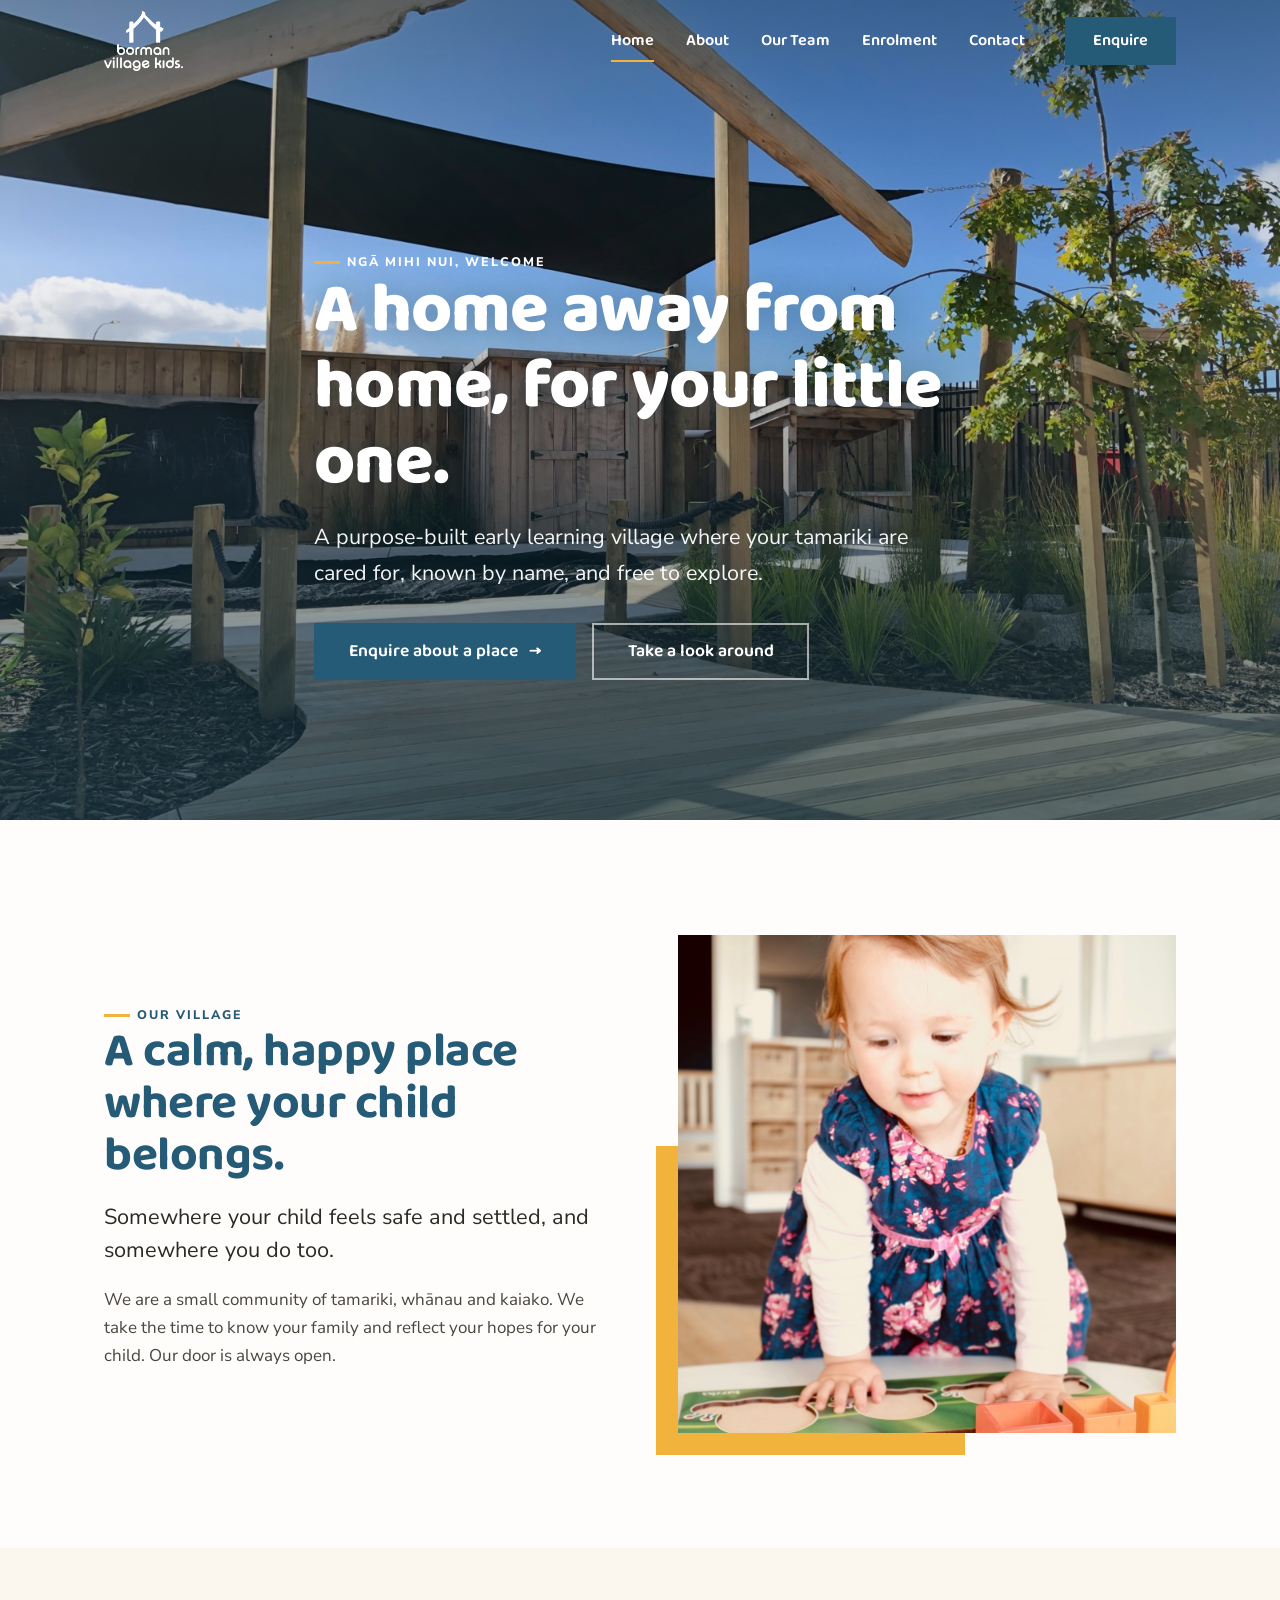
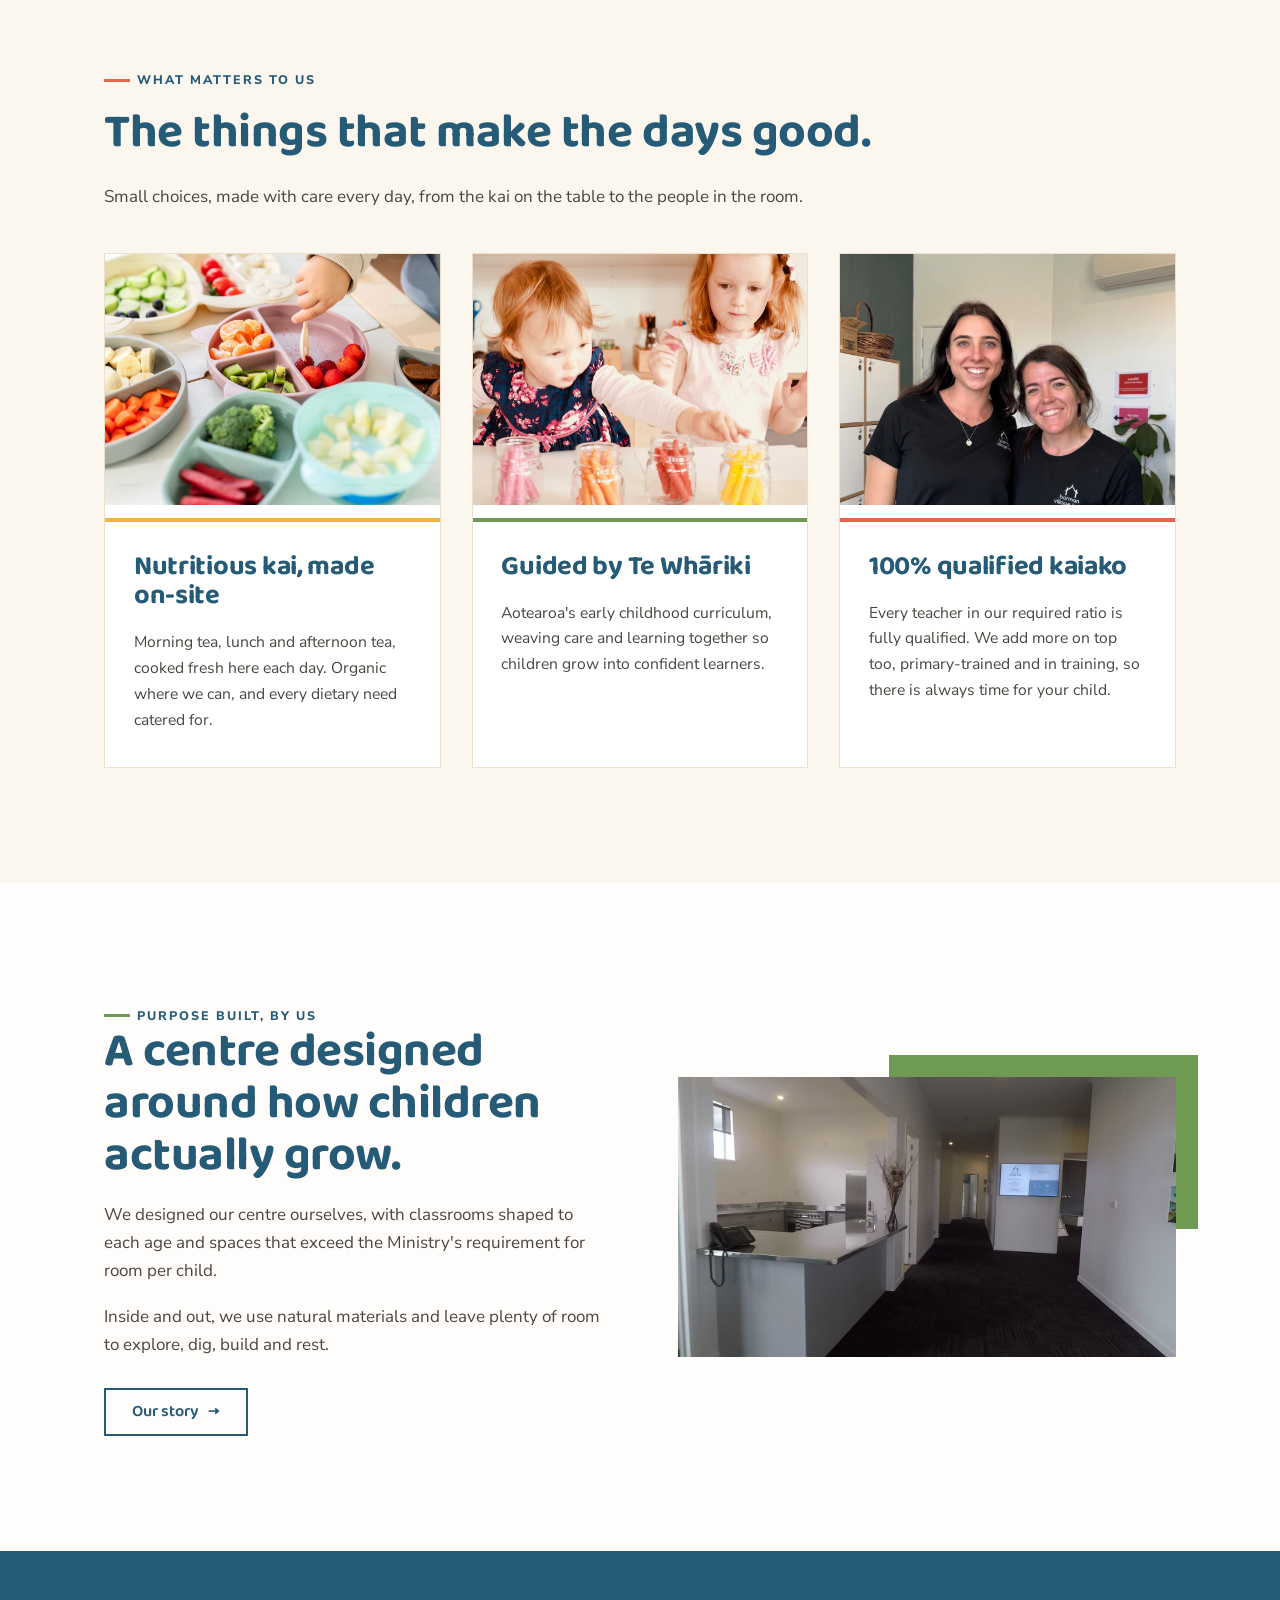
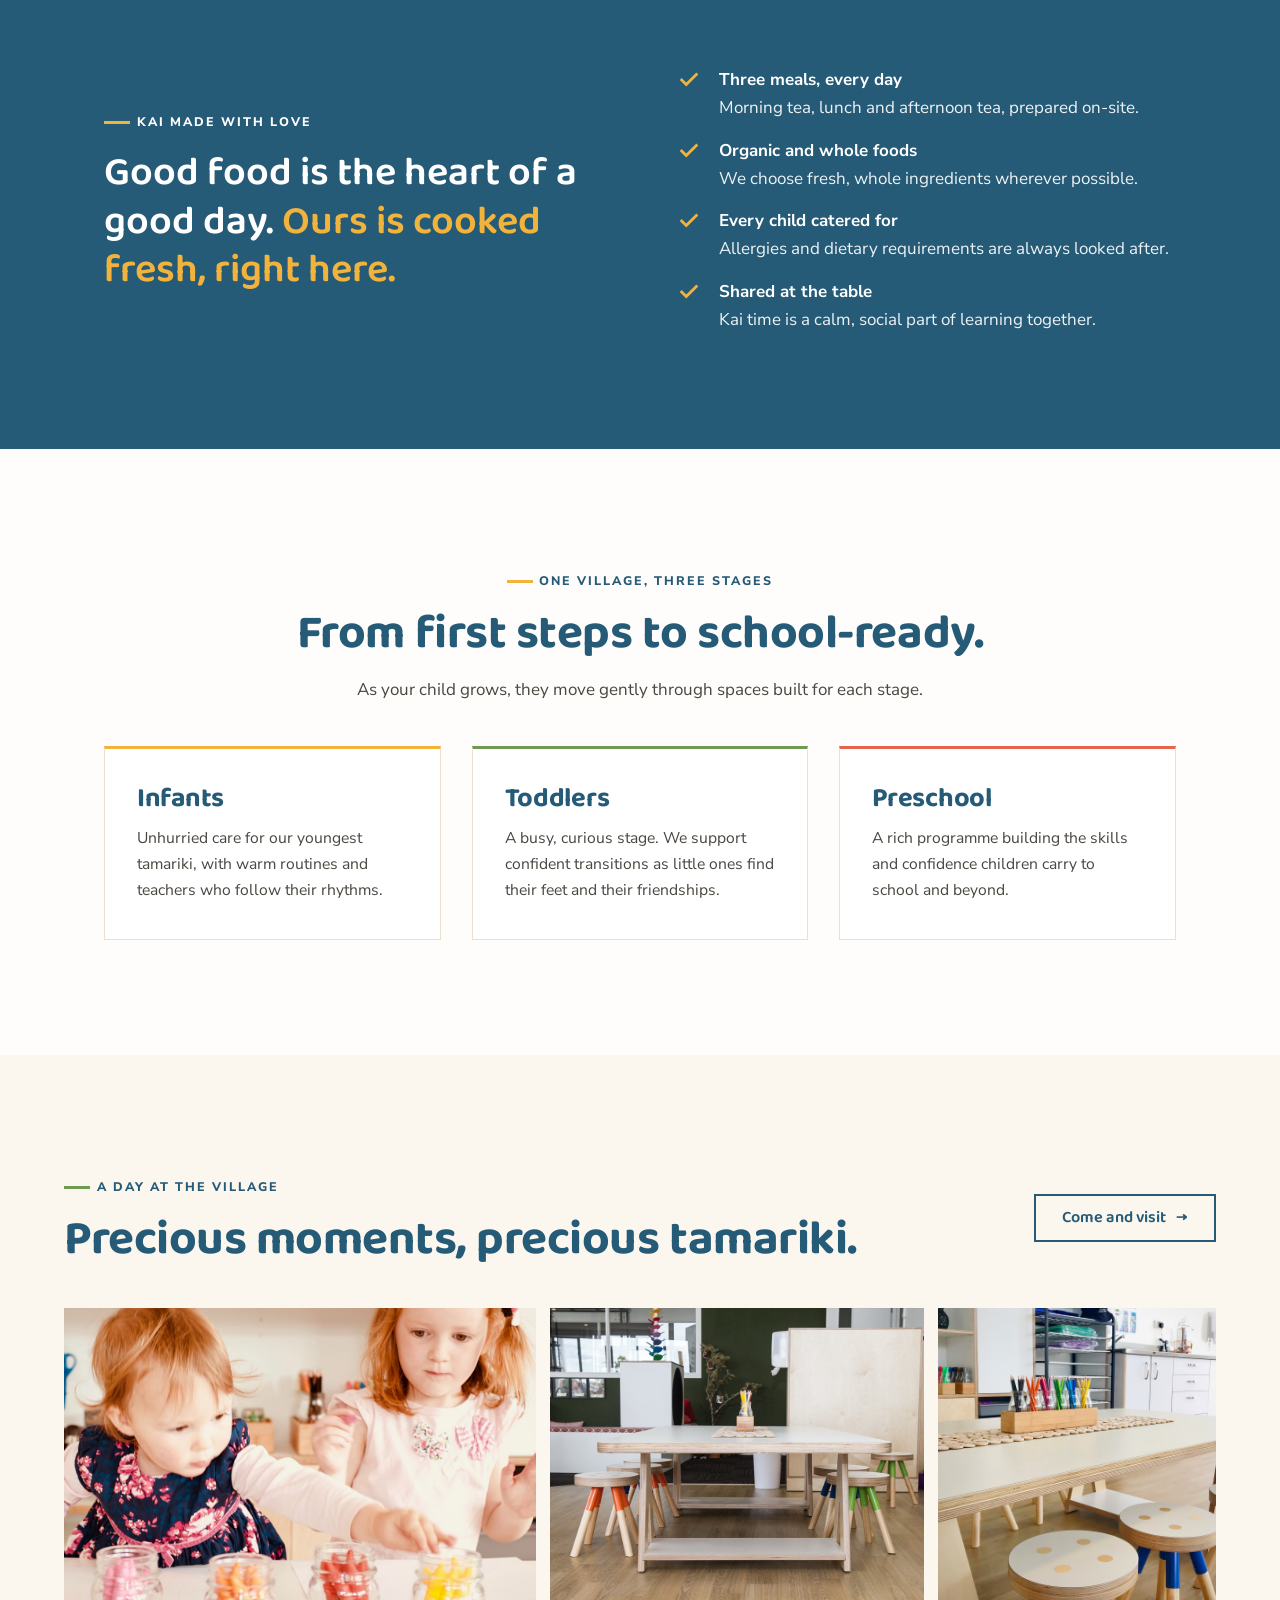
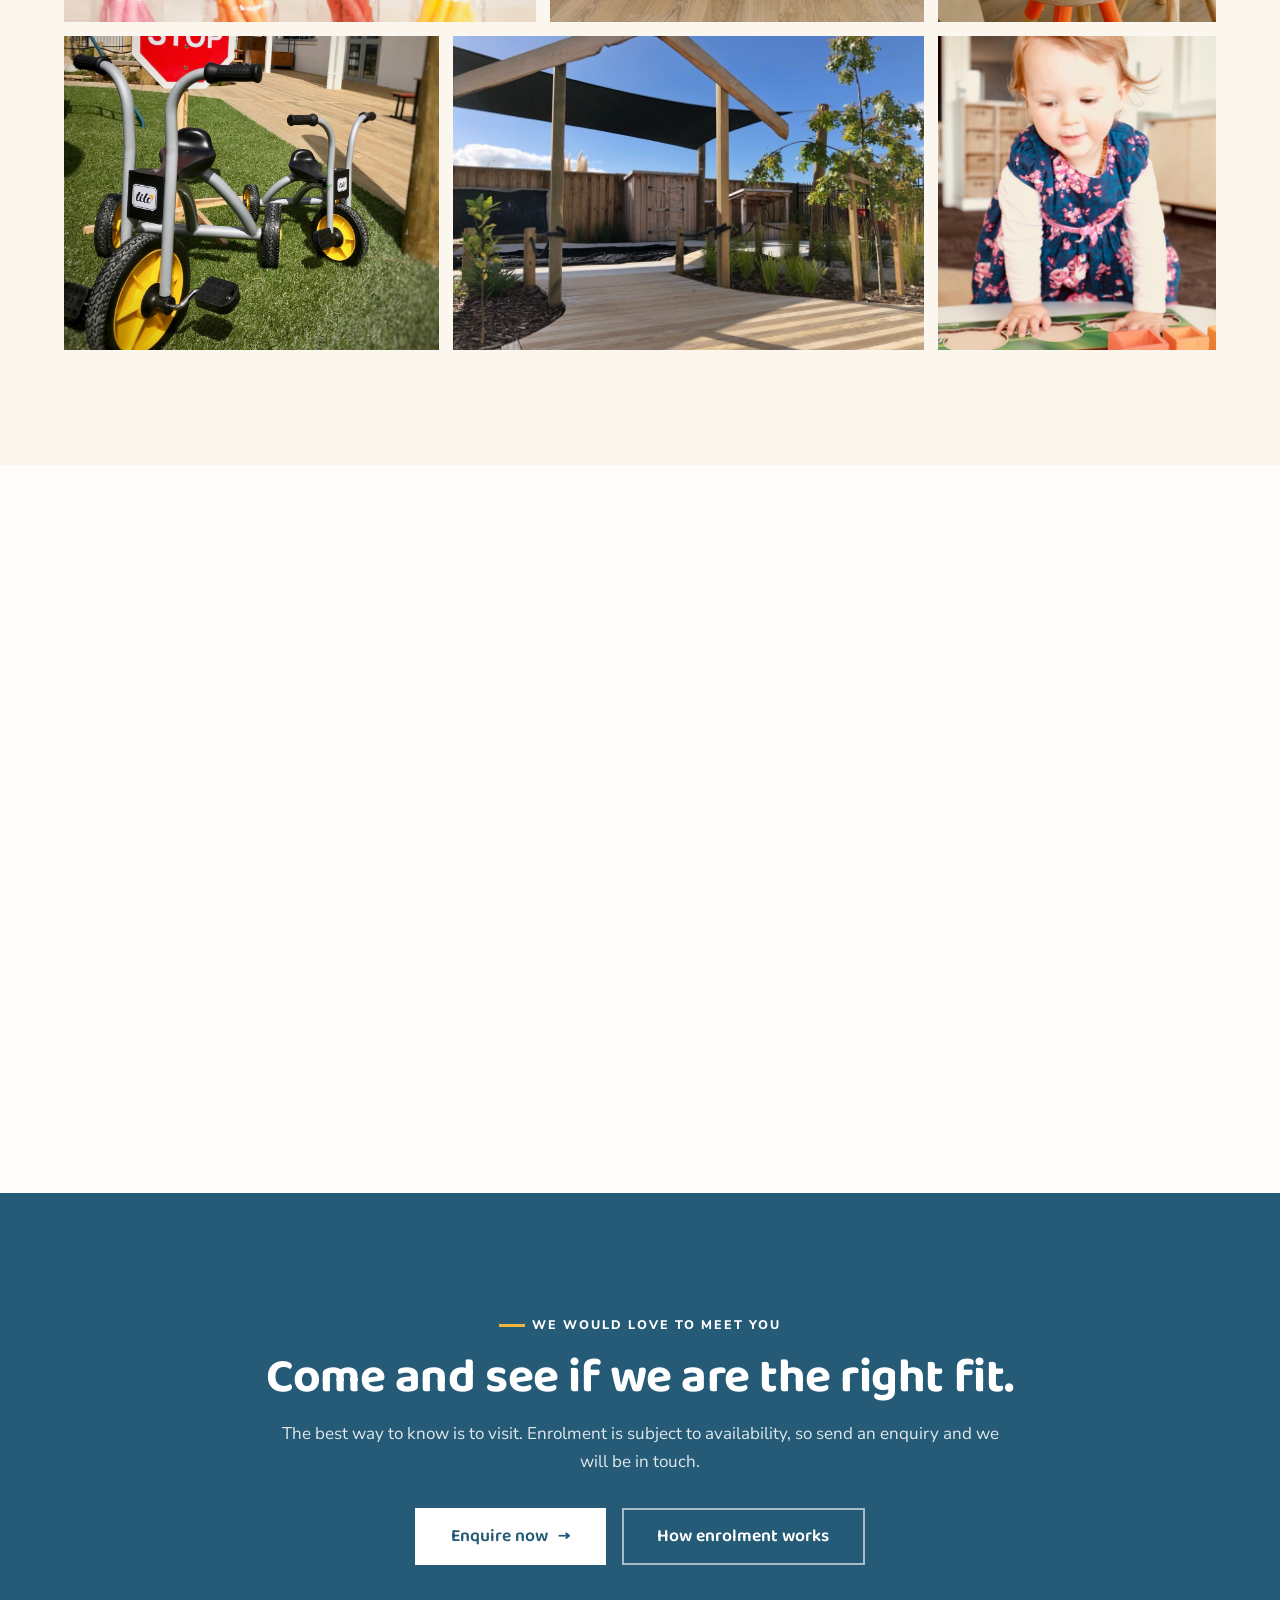
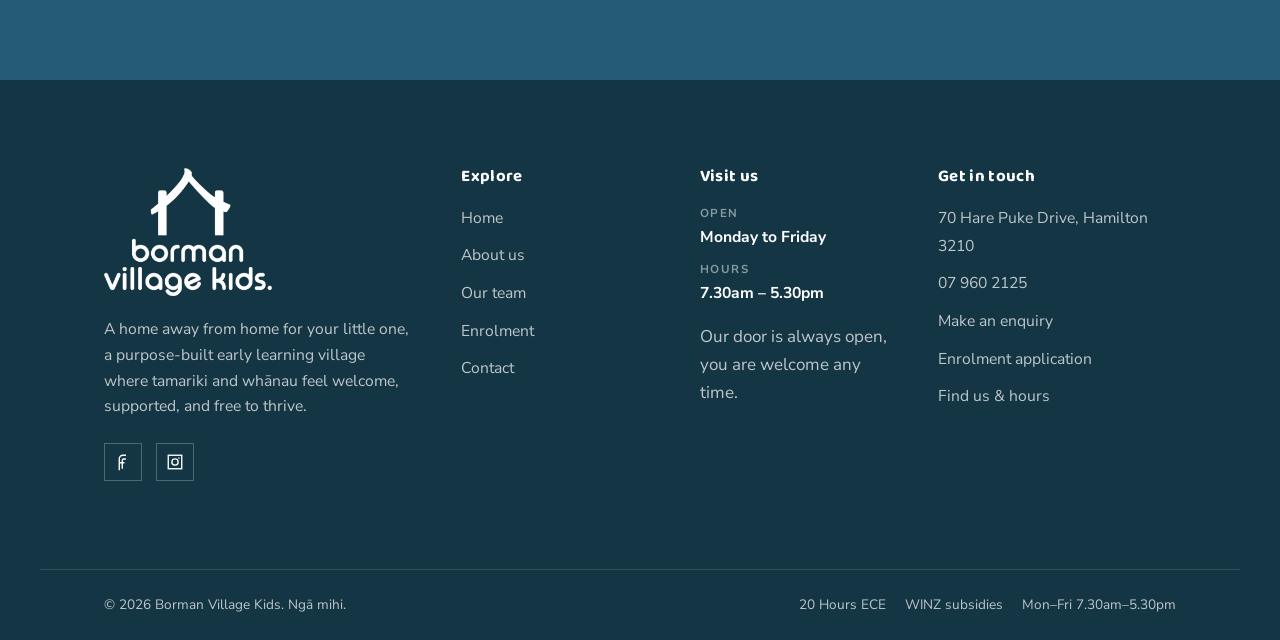
==== commit 3cb54cce: "Client copy tweaks: homepage gallery heading, about intro wording - "Real moments, real tamariki" ->" ====
--- a/index.html
+++ b/index.html
@@ -198,7 +198,7 @@
       <div class="eyebrow-row">
         <div>
           <span class="kicker leaf">A day at the village</span>
-          <h2 class="mt-s">Real moments, real tamariki.</h2>
+          <h2 class="mt-s">Precious moments, precious tamariki.</h2>
         </div>
         <a class="btn btn-outline" href="enrolment.html">Come and visit <span class="arrow">&rarr;</span></a>
       </div>
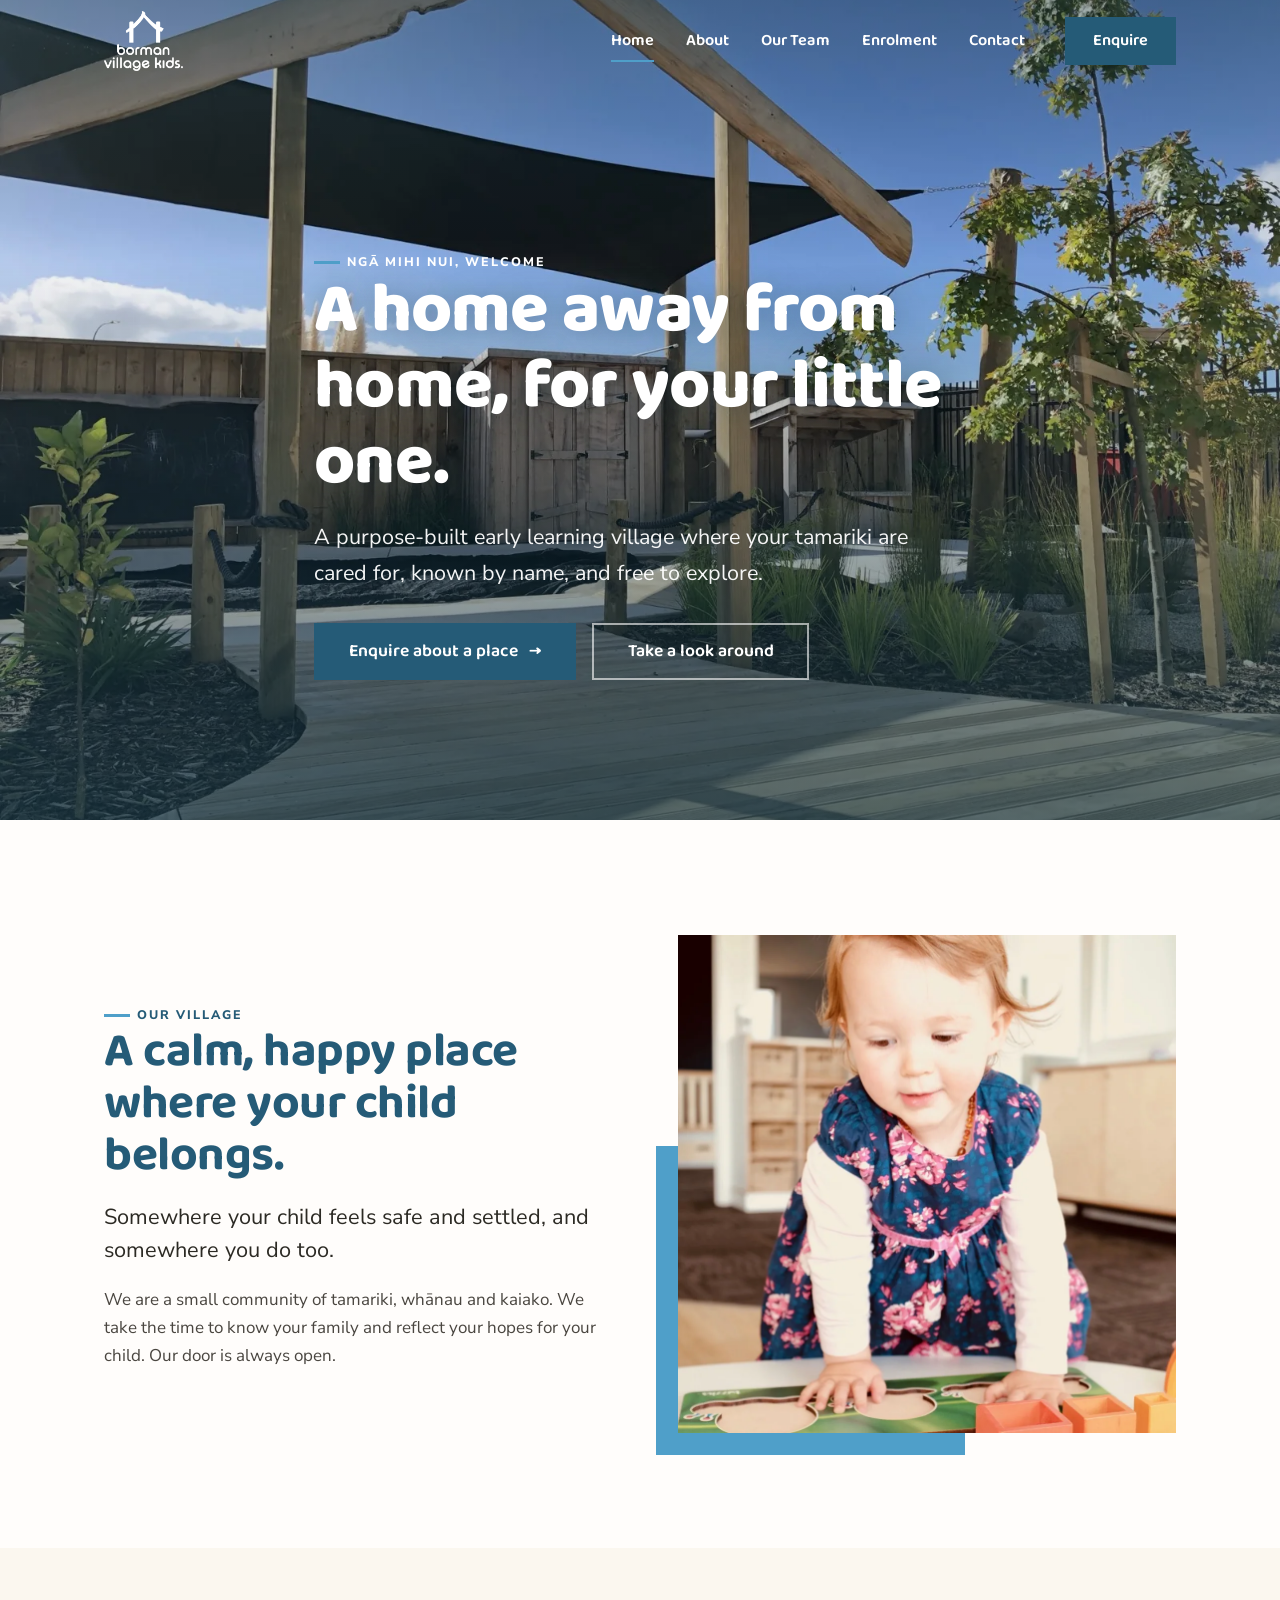
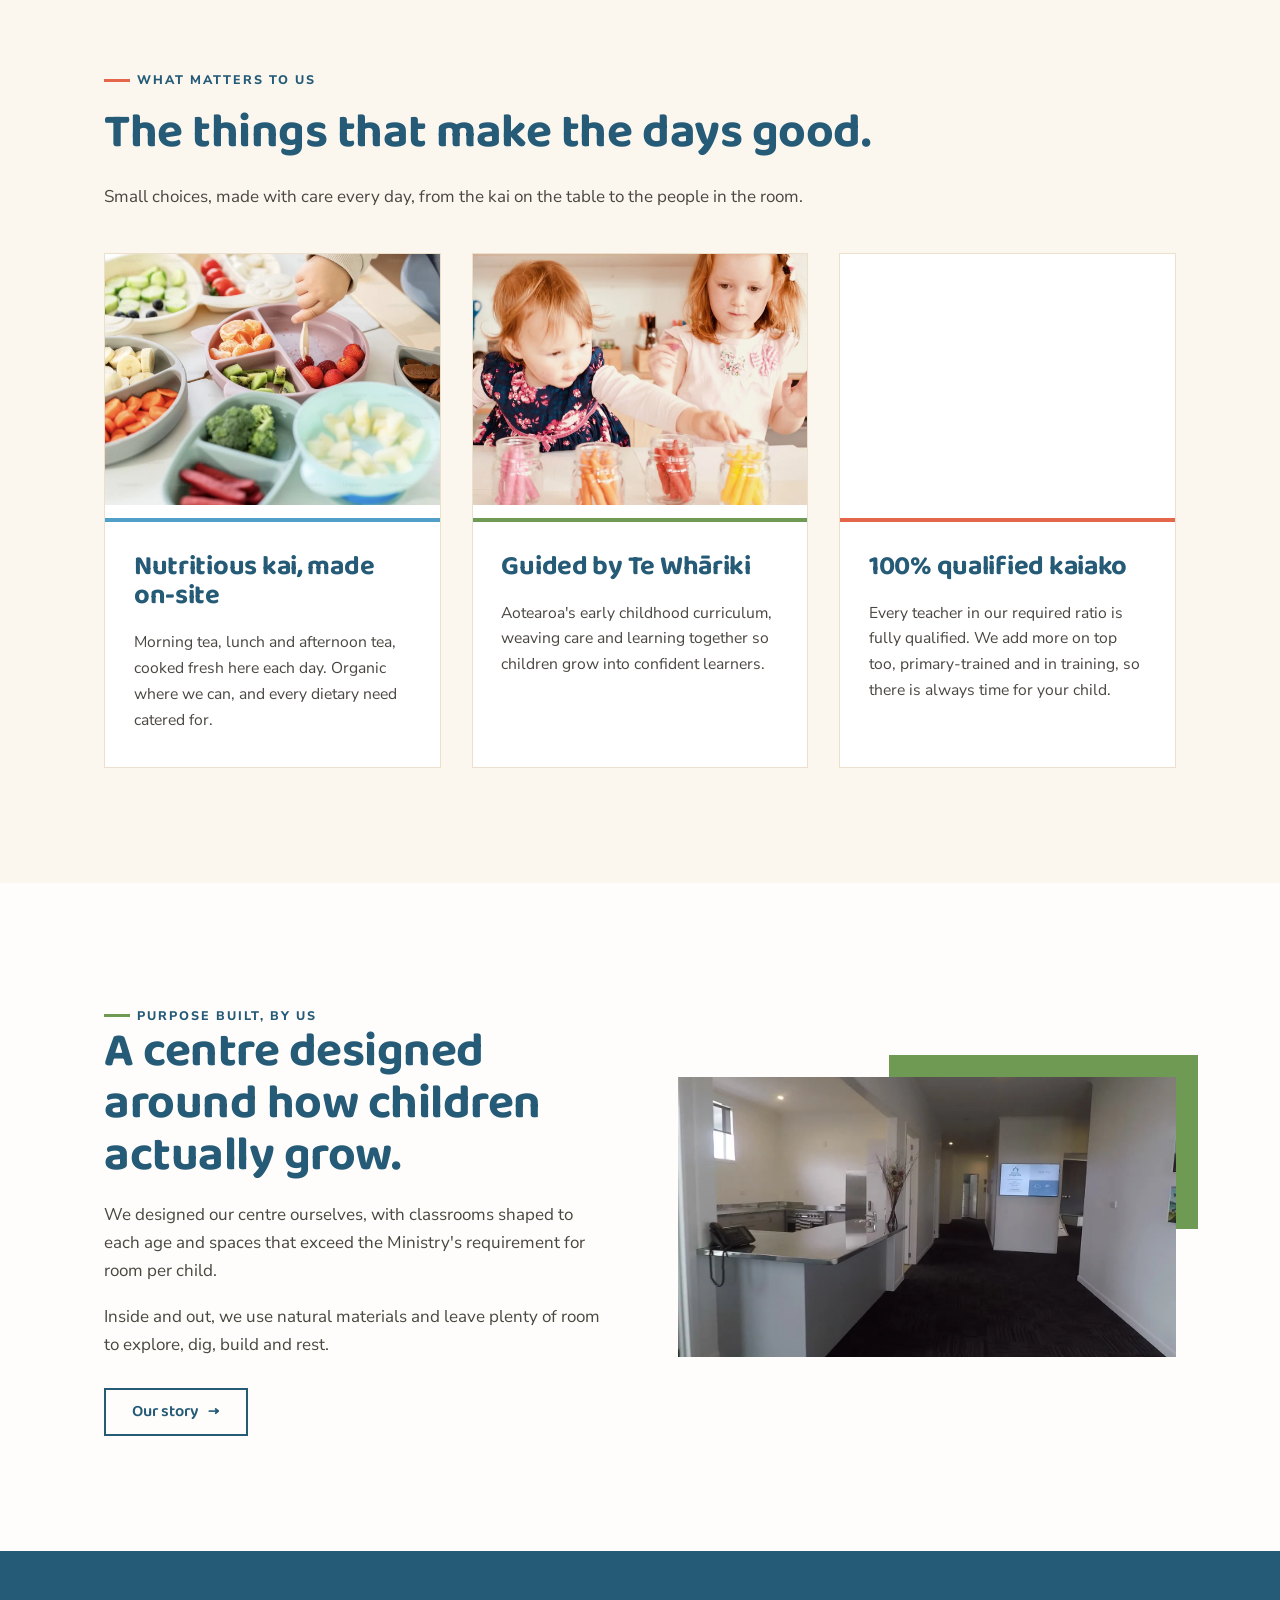
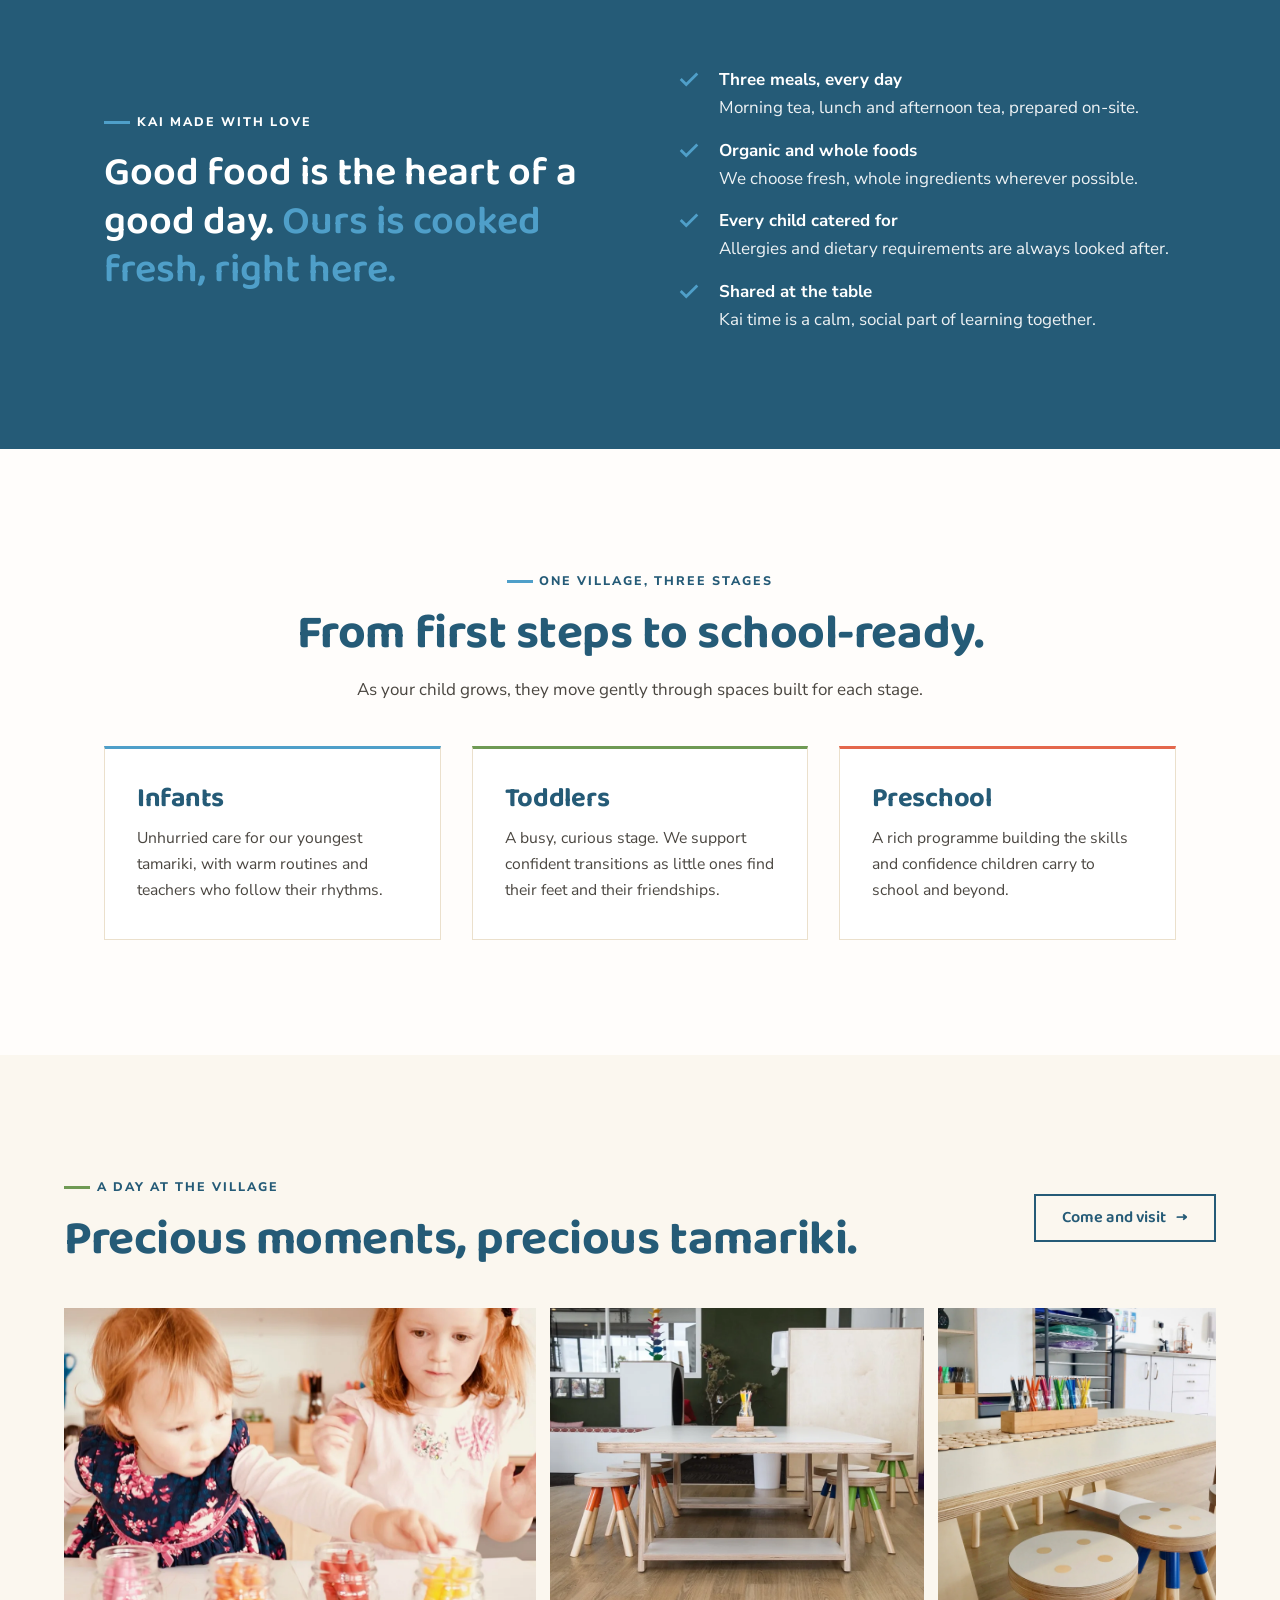
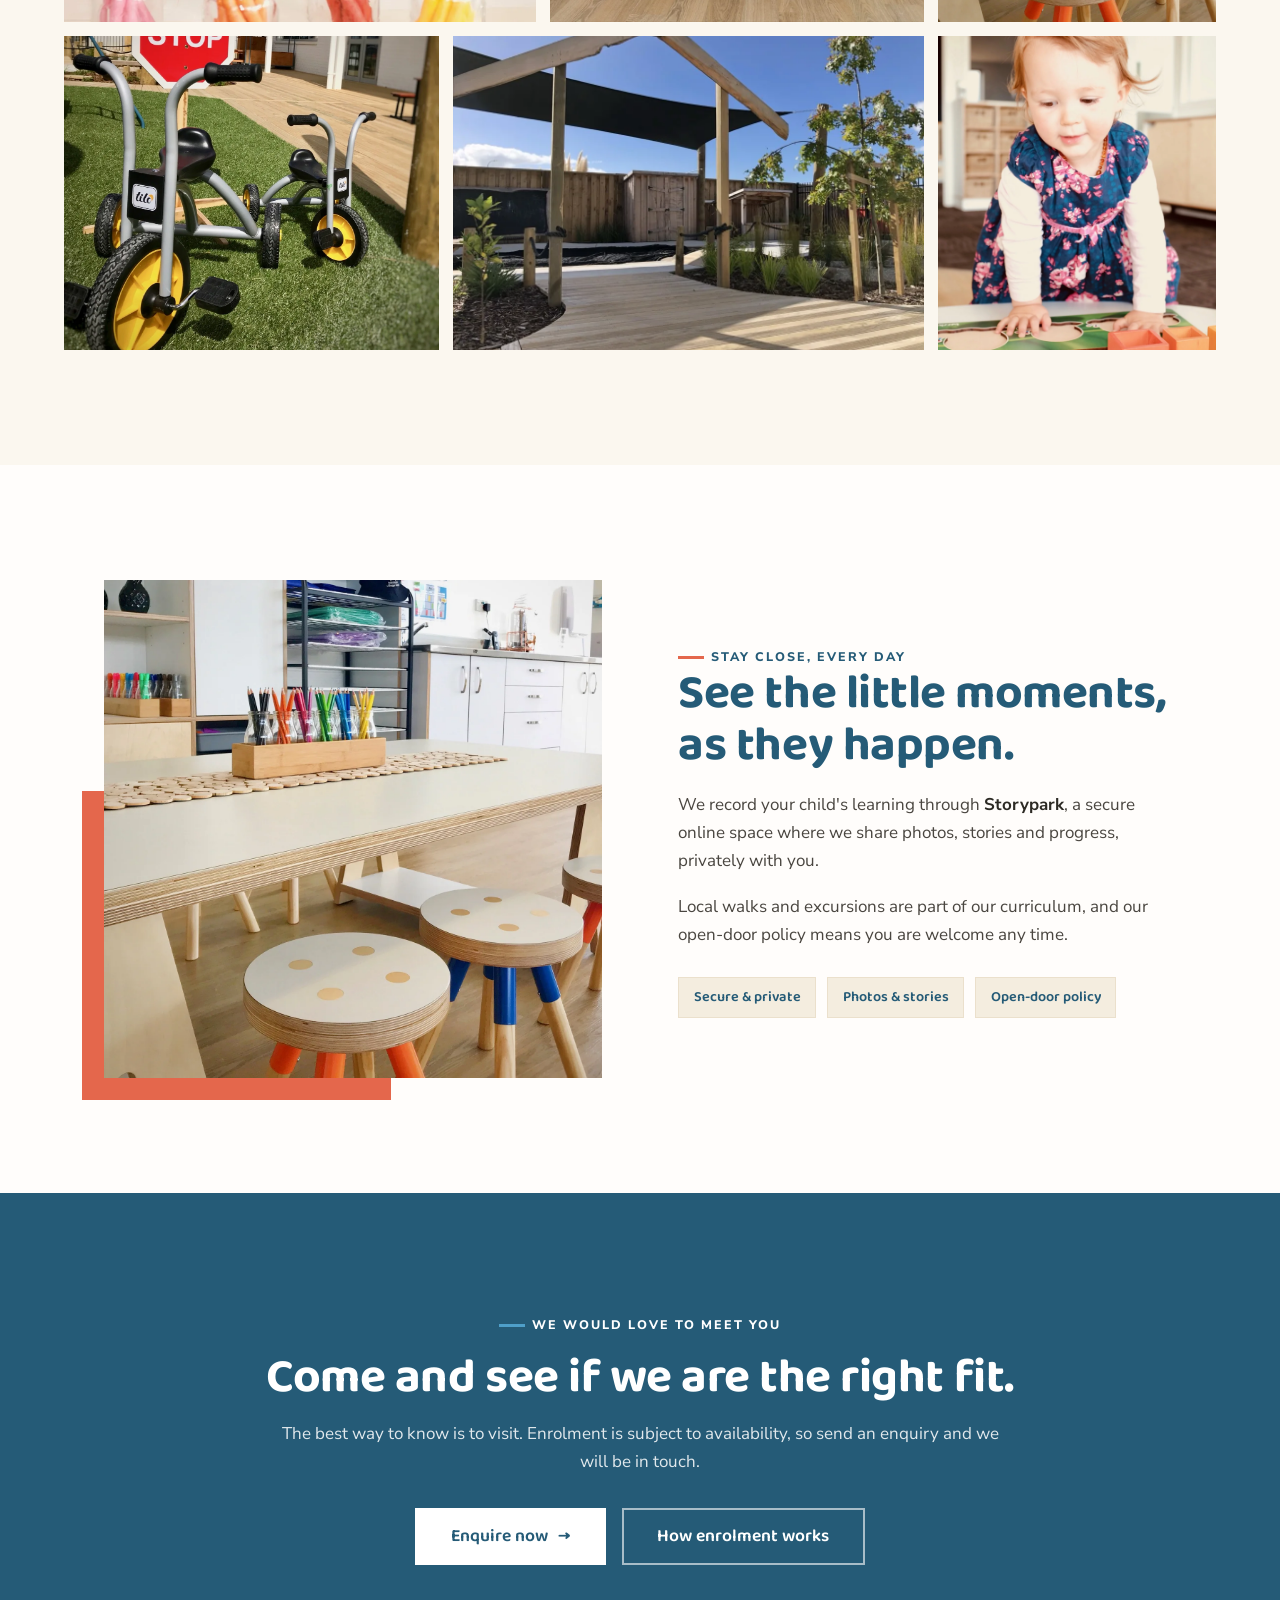
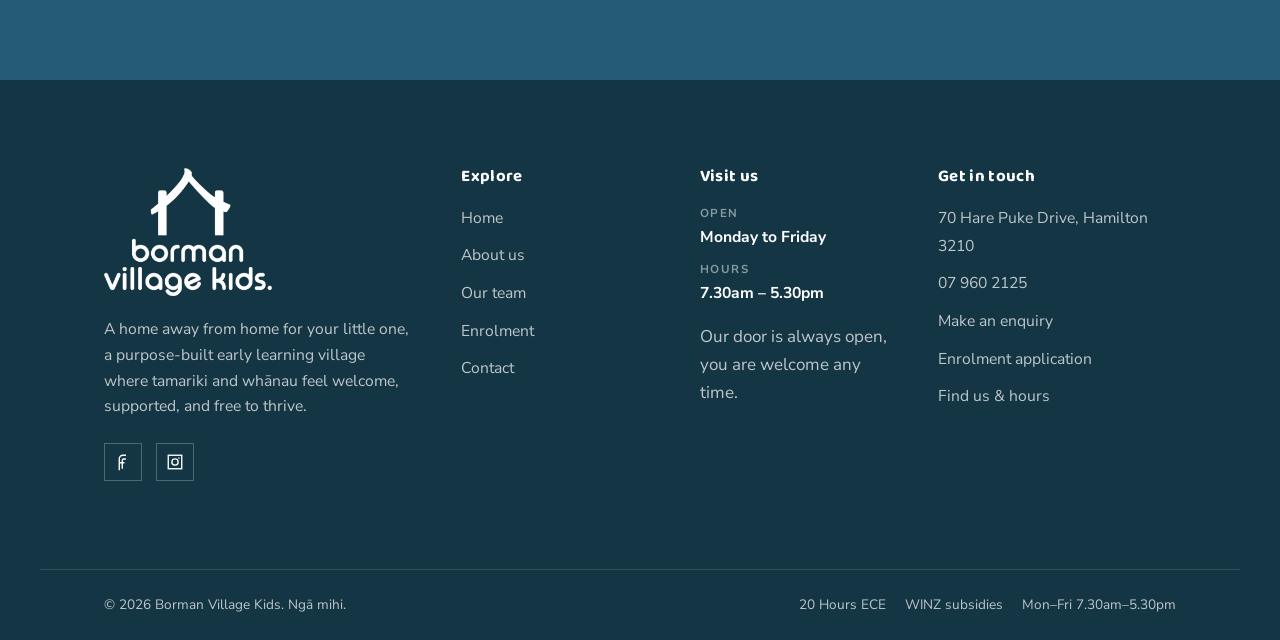
==== commit 1c437ab8: "Final checks pass: favicon, SEO tags, and performance optimisation - Add favicon set, apple-touch-ic" ====
--- a/index.html
+++ b/index.html
@@ -5,10 +5,58 @@
 <meta name="viewport" content="width=device-width, initial-scale=1">
 <title>Borman Village Kids | A home away from home for your little one</title>
 <meta name="description" content="Borman Village Kids is a purpose-built early childhood centre. Nutritious kai made on-site, 100% qualified kaiako, and a warm programme guided by Te Whāriki. Open Monday to Friday, 7.30am–5.30pm.">
+<link rel="canonical" href="https://www.bormanvillagekids.co.nz/">
+<meta property="og:type" content="website">
+<meta property="og:site_name" content="Borman Village Kids">
+<meta property="og:locale" content="en_NZ">
+<meta property="og:title" content="Borman Village Kids | A home away from home for your little one">
+<meta property="og:description" content="Borman Village Kids is a purpose-built early childhood centre. Nutritious kai made on-site, 100% qualified kaiako, and a warm programme guided by Te Whāriki. Open Monday to Friday, 7.30am–5.30pm.">
+<meta property="og:url" content="https://www.bormanvillagekids.co.nz/">
+<meta property="og:image" content="https://www.bormanvillagekids.co.nz/images/og-share.jpg">
+<meta property="og:image:width" content="1200">
+<meta property="og:image:height" content="630">
+<meta name="twitter:card" content="summary_large_image">
+<meta name="twitter:title" content="Borman Village Kids | A home away from home for your little one">
+<meta name="twitter:description" content="Borman Village Kids is a purpose-built early childhood centre. Nutritious kai made on-site, 100% qualified kaiako, and a warm programme guided by Te Whāriki.">
+<meta name="twitter:image" content="https://www.bormanvillagekids.co.nz/images/og-share.jpg">
 <link rel="preconnect" href="https://fonts.googleapis.com">
 <link rel="preconnect" href="https://fonts.gstatic.com" crossorigin>
 <link href="https://fonts.googleapis.com/css2?family=Baloo+2:wght@500;600;700;800&family=Nunito+Sans:ital,wght@0,400;0,600;0,700;0,800;1,400&display=swap" rel="stylesheet">
 <link rel="stylesheet" href="styles.css">
+<link rel="icon" href="/favicon.ico" sizes="any">
+<link rel="icon" type="image/png" sizes="32x32" href="images/favicon-32.png">
+<link rel="icon" type="image/png" sizes="16x16" href="images/favicon-16.png">
+<link rel="apple-touch-icon" href="images/apple-touch-icon.png">
+<link rel="manifest" href="site.webmanifest">
+<meta name="theme-color" content="#255B77">
+<script type="application/ld+json">
+{
+  "@context": "https://schema.org",
+  "@type": "ChildCare",
+  "name": "Borman Village Kids",
+  "image": "https://www.bormanvillagekids.co.nz/images/og-share.jpg",
+  "url": "https://www.bormanvillagekids.co.nz/",
+  "telephone": "+64 7 960 2125",
+  "priceRange": "$$",
+  "address": {
+    "@type": "PostalAddress",
+    "streetAddress": "70 Hare Puke Drive",
+    "addressLocality": "Hamilton",
+    "postalCode": "3210",
+    "addressCountry": "NZ"
+  },
+  "openingHoursSpecification": {
+    "@type": "OpeningHoursSpecification",
+    "dayOfWeek": ["Monday","Tuesday","Wednesday","Thursday","Friday"],
+    "opens": "07:30",
+    "closes": "17:30"
+  },
+  "sameAs": [
+    "https://www.facebook.com/bormanvillagekids",
+    "https://www.instagram.com/bormanvillagekids/"
+  ]
+}
+</script>
 </head>
 <body>
 
@@ -38,7 +86,7 @@
   <!-- ============ HERO ============ -->
   <section class="hero">
     <div class="hero-media">
-      <img src="images/outdoor-wide.jpg" alt="The natural outdoor play space at Borman Village Kids, with timber boardwalks, shade sails and young trees under a clear blue sky." fetchpriority="high">
+      <img src="images/outdoor-wide.webp" alt="The natural outdoor play space at Borman Village Kids, with timber boardwalks, shade sails and young trees under a clear blue sky." fetchpriority="high">
     </div>
     <div class="wrap hero-inner">
       <span class="kicker">Ngā mihi nui, welcome</span>
@@ -65,7 +113,7 @@
         </div>
         <div class="split-media reveal d1">
           <div class="framed">
-            <img src="images/baby.jpg" alt="A young child in a floral dress smiling as she plays with a wooden puzzle at a low table.">
+            <img loading="lazy" decoding="async" src="images/baby.webp" alt="A young child in a floral dress smiling as she plays with a wooden puzzle at a low table.">
           </div>
         </div>
       </div>
@@ -86,7 +134,7 @@
         <article class="card card-photo accent-sun reveal">
           <!-- COMP ONLY: watermarked Unsplash+ preview for client approval. Replace with the licensed file once rights are purchased. -->
           <div class="card-photo-top">
-            <img src="images/kai-comp.jpg" alt="A child choosing from colourful plates of fresh fruit and vegetables at mealtime.">
+            <img loading="lazy" decoding="async" src="images/kai-comp.webp" alt="A child choosing from colourful plates of fresh fruit and vegetables at mealtime.">
           </div>
           <details class="card-photo-body expander" open>
             <summary><h3>Nutritious kai, made on-site</h3></summary>
@@ -95,7 +143,7 @@
         </article>
         <article class="card card-photo accent-leaf reveal d1">
           <div class="card-photo-top">
-            <img src="images/home-gallery-1.jpg" alt="Two young children exploring and sorting together at a table.">
+            <img loading="lazy" decoding="async" src="images/home-gallery-1.webp" alt="Two young children exploring and sorting together at a table.">
           </div>
           <details class="card-photo-body expander" open>
             <summary><h3>Guided by Te Whāriki</h3></summary>
@@ -104,7 +152,7 @@
         </article>
         <article class="card card-photo accent-coral reveal d2">
           <div class="card-photo-top">
-            <img src="images/teachers.jpg" alt="Two Borman Village Kids teachers smiling together in their branded t-shirts." style="object-position: center 22%">
+            <img loading="lazy" decoding="async" src="images/teachers.webp" alt="Two Borman Village Kids teachers smiling together in their branded t-shirts." style="object-position: center 22%">
           </div>
           <details class="card-photo-body expander" open>
             <summary><h3>100% qualified kaiako</h3></summary>
@@ -122,7 +170,7 @@
         <div class="split-media reveal">
           <div class="framed leaf tr">
             <video class="framed-media" autoplay muted loop playsinline preload="metadata"
-                   poster="images/outdoor-poster.jpg"
+                   poster="images/outdoor-poster.webp"
                    aria-label="A walkthrough of the purpose-built Borman Village Kids centre.">
               <source src="images/outdoor.mp4" type="video/mp4">
             </video>
@@ -203,12 +251,12 @@
         <a class="btn btn-outline" href="enrolment.html">Come and visit <span class="arrow">&rarr;</span></a>
       </div>
       <div class="mosaic reveal">
-        <figure class="m-a"><img src="images/home-gallery-1.jpg" alt="Two young children sorting coloured objects into glass jars at a table."></figure>
-        <figure class="m-b"><img src="images/room.jpg" alt="A bright classroom with a plywood table and colourful stools."></figure>
-        <figure class="m-c"><img src="images/craft.jpg" alt="A craft table set with jars of coloured pencils and natural wooden pieces."></figure>
-        <figure class="m-d"><img src="images/bikes.jpg" alt="Two trikes parked on the grass beside a stop sign in the play area."></figure>
-        <figure class="m-e"><img src="images/outdoor.jpg" alt="The outdoor boardwalk and planted play space."></figure>
-        <figure class="m-f"><img src="images/play.jpg" alt="A child concentrating on a wooden puzzle."></figure>
+        <figure class="m-a"><img loading="lazy" decoding="async" src="images/home-gallery-1.webp" alt="Two young children sorting coloured objects into glass jars at a table."></figure>
+        <figure class="m-b"><img loading="lazy" decoding="async" src="images/room.webp" alt="A bright classroom with a plywood table and colourful stools."></figure>
+        <figure class="m-c"><img loading="lazy" decoding="async" src="images/craft.webp" alt="A craft table set with jars of coloured pencils and natural wooden pieces."></figure>
+        <figure class="m-d"><img loading="lazy" decoding="async" src="images/bikes.webp" alt="Two trikes parked on the grass beside a stop sign in the play area."></figure>
+        <figure class="m-e"><img loading="lazy" decoding="async" src="images/outdoor.webp" alt="The outdoor boardwalk and planted play space."></figure>
+        <figure class="m-f"><img loading="lazy" decoding="async" src="images/play.webp" alt="A child concentrating on a wooden puzzle."></figure>
       </div>
     </div>
   </section>
@@ -219,7 +267,7 @@
       <div class="split">
         <div class="split-media reveal">
           <div class="framed coral">
-            <img src="images/craft.jpg" alt="A tidy craft area with jars of coloured pencils, ready for the day.">
+            <img loading="lazy" decoding="async" src="images/craft.webp" alt="A tidy craft area with jars of coloured pencils, ready for the day.">
           </div>
         </div>
         <div class="split-body reveal d1">
@@ -258,7 +306,7 @@
 <footer class="site-footer">
   <div class="wrap footer-top">
     <div class="footer-brand">
-      <img class="f-logo" src="images/logo-white.avif" alt="Borman Village Kids">
+      <img loading="lazy" decoding="async" class="f-logo" src="images/logo-white.avif" alt="Borman Village Kids">
       <p>A home away from home for your little one, a purpose-built early learning village where tamariki and whānau feel welcome, supported, and free to thrive.</p>
       <div class="footer-social">
         <a href="https://www.facebook.com/bormanvillagekids" target="_blank" rel="noopener" aria-label="Borman Village Kids on Facebook">
--- a/styles.css
+++ b/styles.css
@@ -11,8 +11,8 @@
   --primary-700: #1D485E;
   --primary-900: #143543;
 
-  /* Warm accents — used sparingly */
-  --kowhai: #F2B33D;   /* sun-yellow */
+  /* Accents — used sparingly. Blue-led per client preference (was sun-yellow). */
+  --kowhai: #4F9FC9;   /* sky-blue accent */
   --coral:  #E4674C;   /* coral */
   --leaf:   #6F9A54;   /* leaf green */
 
@@ -189,8 +189,8 @@
   height: 60px;
   width: 79px; /* 60 * 598/456 */
   background-color: var(--primary);
-  -webkit-mask: url("images/logo-full.png") center / contain no-repeat;
-  mask: url("images/logo-full.png") center / contain no-repeat;
+  -webkit-mask: url("images/logo-full.avif") center / contain no-repeat;
+  mask: url("images/logo-full.avif") center / contain no-repeat;
   transition: background-color 0.3s var(--ease);
 }
 .site-header.transparent:not(.scrolled) .brand-logo { background-color: #fff; }
@@ -346,7 +346,7 @@
   margin-bottom: 0.4rem;
 }
 .card-badge svg { width: 26px; height: 26px; }
-.card.accent-sun .card-badge { background: var(--kowhai); color: var(--primary-900); }
+.card.accent-sun .card-badge { background: var(--kowhai); color: #fff; }
 .card.accent-coral .card-badge { background: var(--coral); color: #fff; }
 .card.accent-leaf .card-badge { background: var(--leaf); color: #fff; }
 .card-top-rule { border-top: 3px solid var(--sand-200); }
@@ -438,7 +438,7 @@
   display: grid; place-items: center;
   line-height: 1;
 }
-.step:nth-child(2) .step-num { background: var(--kowhai); color: var(--primary-900); }
+.step:nth-child(2) .step-num { background: var(--kowhai); }
 .step:nth-child(3) .step-num { background: var(--coral); }
 .step:nth-child(4) .step-num { background: var(--leaf); }
 .step h3 { margin-bottom: 0.5rem; }
@@ -510,7 +510,7 @@
   background: var(--sand-100); color: var(--primary);
   border: 1px solid var(--sand-200);
 }
-.chip.sun { background: var(--kowhai); color: var(--primary-900); border-color: transparent; }
+.chip.sun { background: var(--kowhai); color: #fff; border-color: transparent; }
 .chip.coral { background: var(--coral); color: #fff; border-color: transparent; }
 .chip.leaf { background: var(--leaf); color: #fff; border-color: transparent; }
 
@@ -524,7 +524,7 @@
 .kai-item { display: grid; grid-template-columns: 42px 1fr; gap: 0.9rem; align-items: start; }
 .kai-ico { width: 42px; height: 42px; display: grid; place-items: center; }
 .kai-ico svg { width: 22px; height: 22px; }
-.kai-ico.sun { background: var(--kowhai); color: var(--primary-900); }
+.kai-ico.sun { background: var(--kowhai); color: #fff; }
 .kai-ico.leaf { background: var(--leaf); color: #fff; }
 .kai-ico.coral { background: var(--coral); color: #fff; }
 .kai-item p { margin: 0; font-size: 1rem; }
@@ -586,7 +586,7 @@
   color: #fff;
   transition: background 0.2s var(--ease), border-color 0.2s var(--ease);
 }
-.footer-social a:hover { background: var(--kowhai); border-color: var(--kowhai); color: var(--primary-900); }
+.footer-social a:hover { background: var(--kowhai); border-color: var(--kowhai); color: #fff; }
 .footer-social svg { width: 18px; height: 18px; }
 .footer-col h4 { color: #fff; font-family: var(--display); font-size: 1.05rem; margin-bottom: 1.1rem; letter-spacing: 0.02em; }
 .footer-col li { margin-bottom: 0.6rem; }
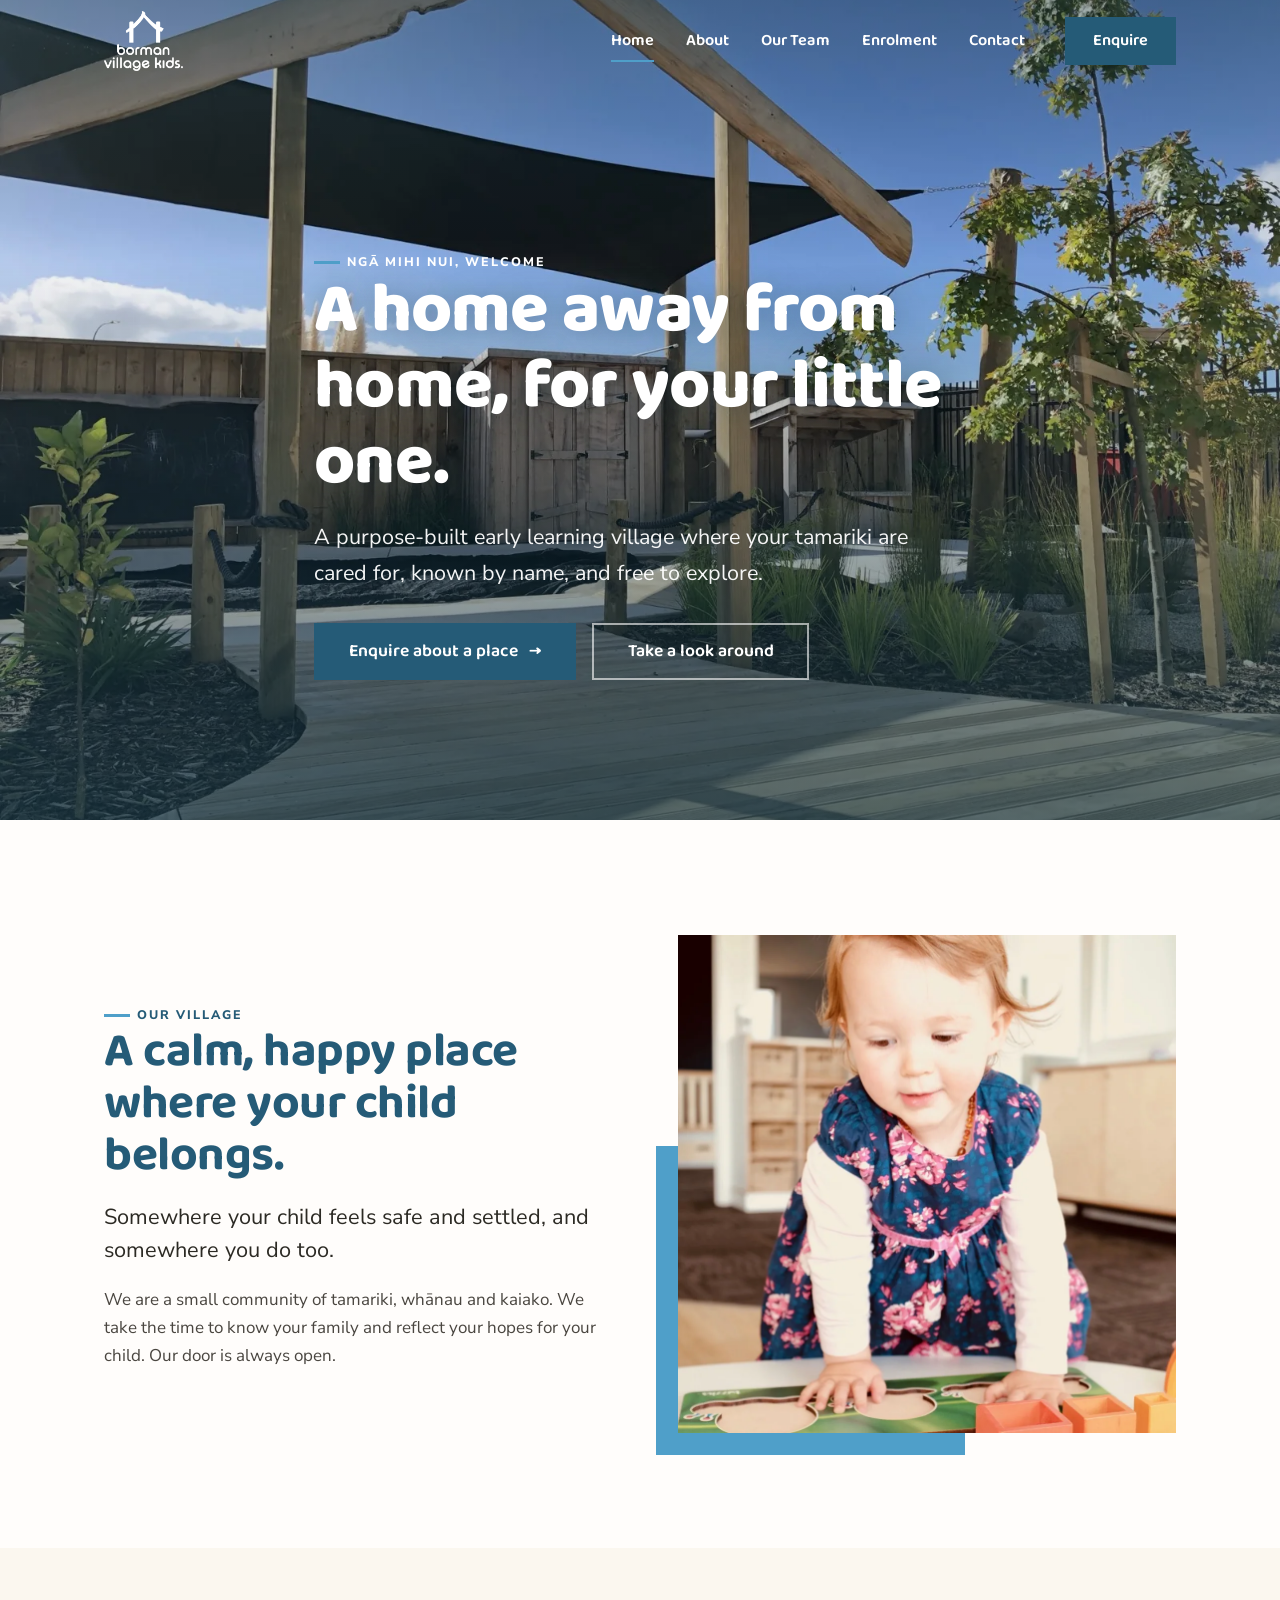
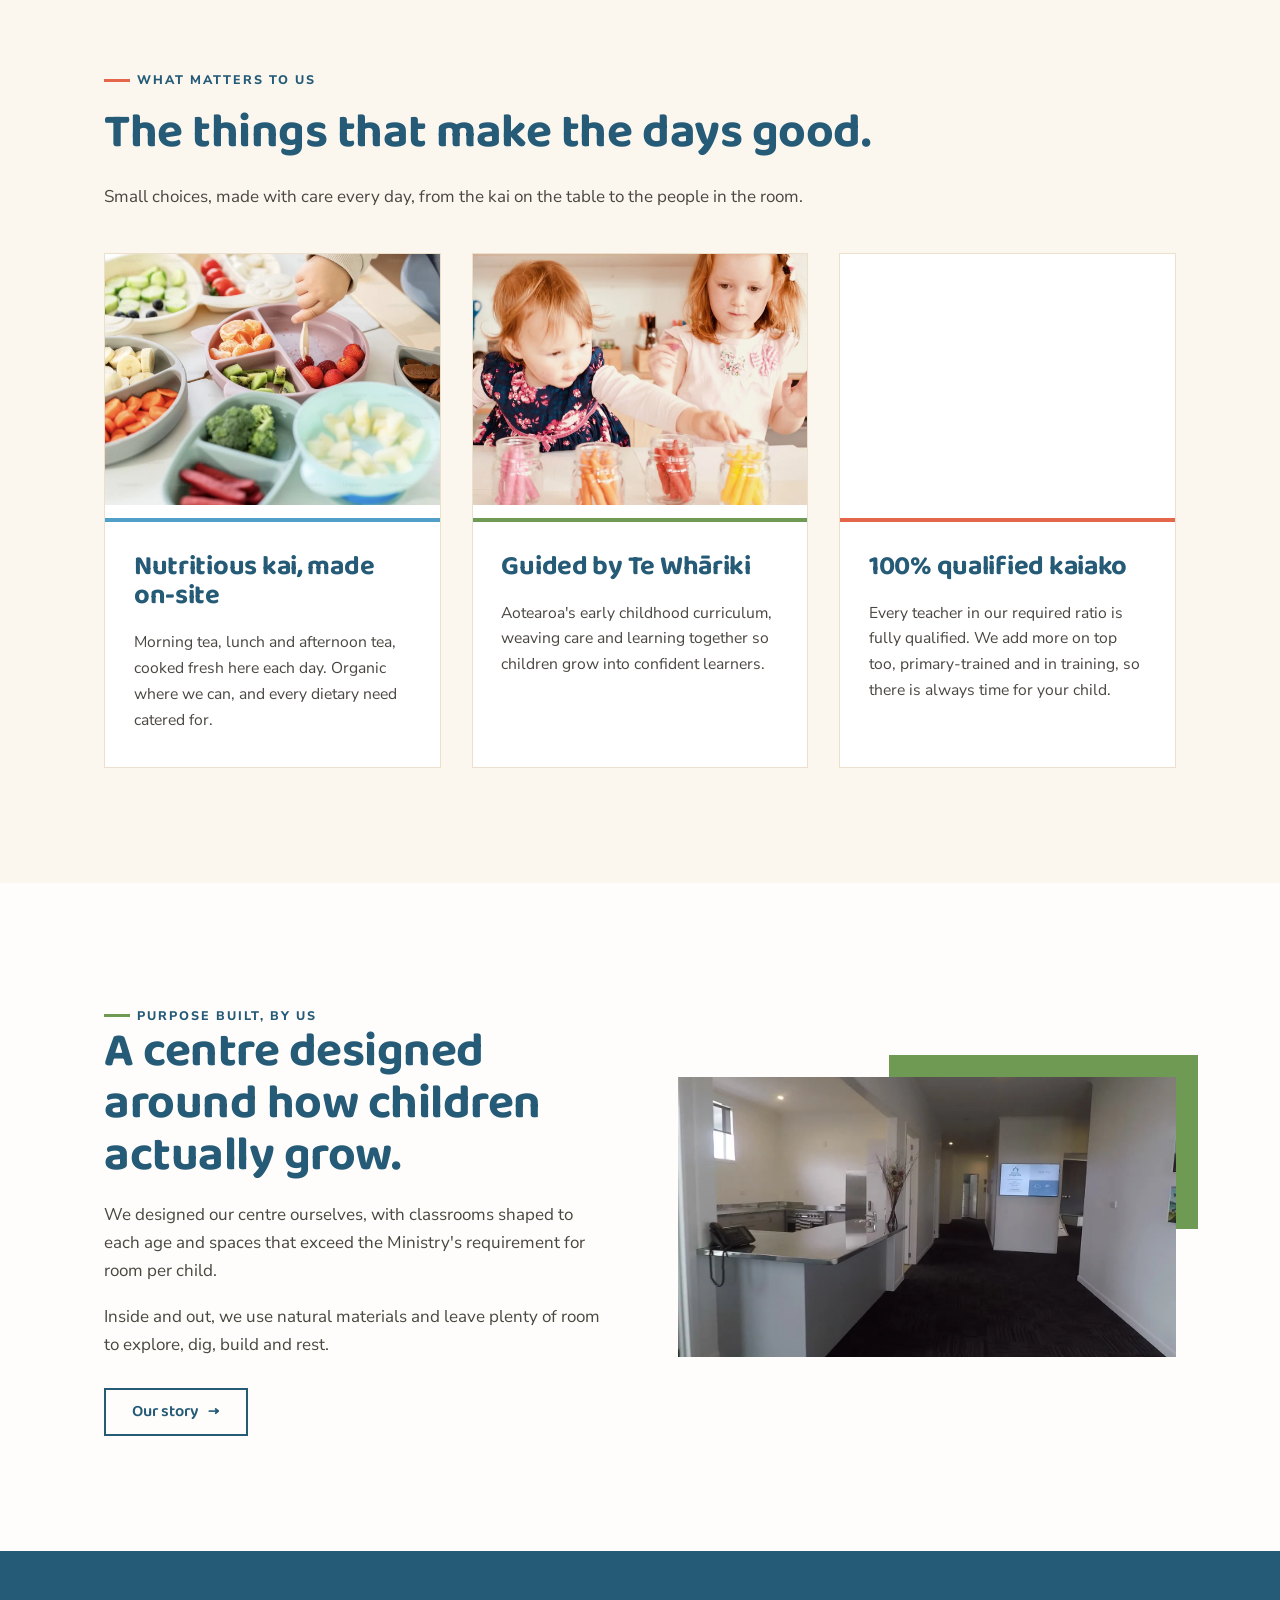
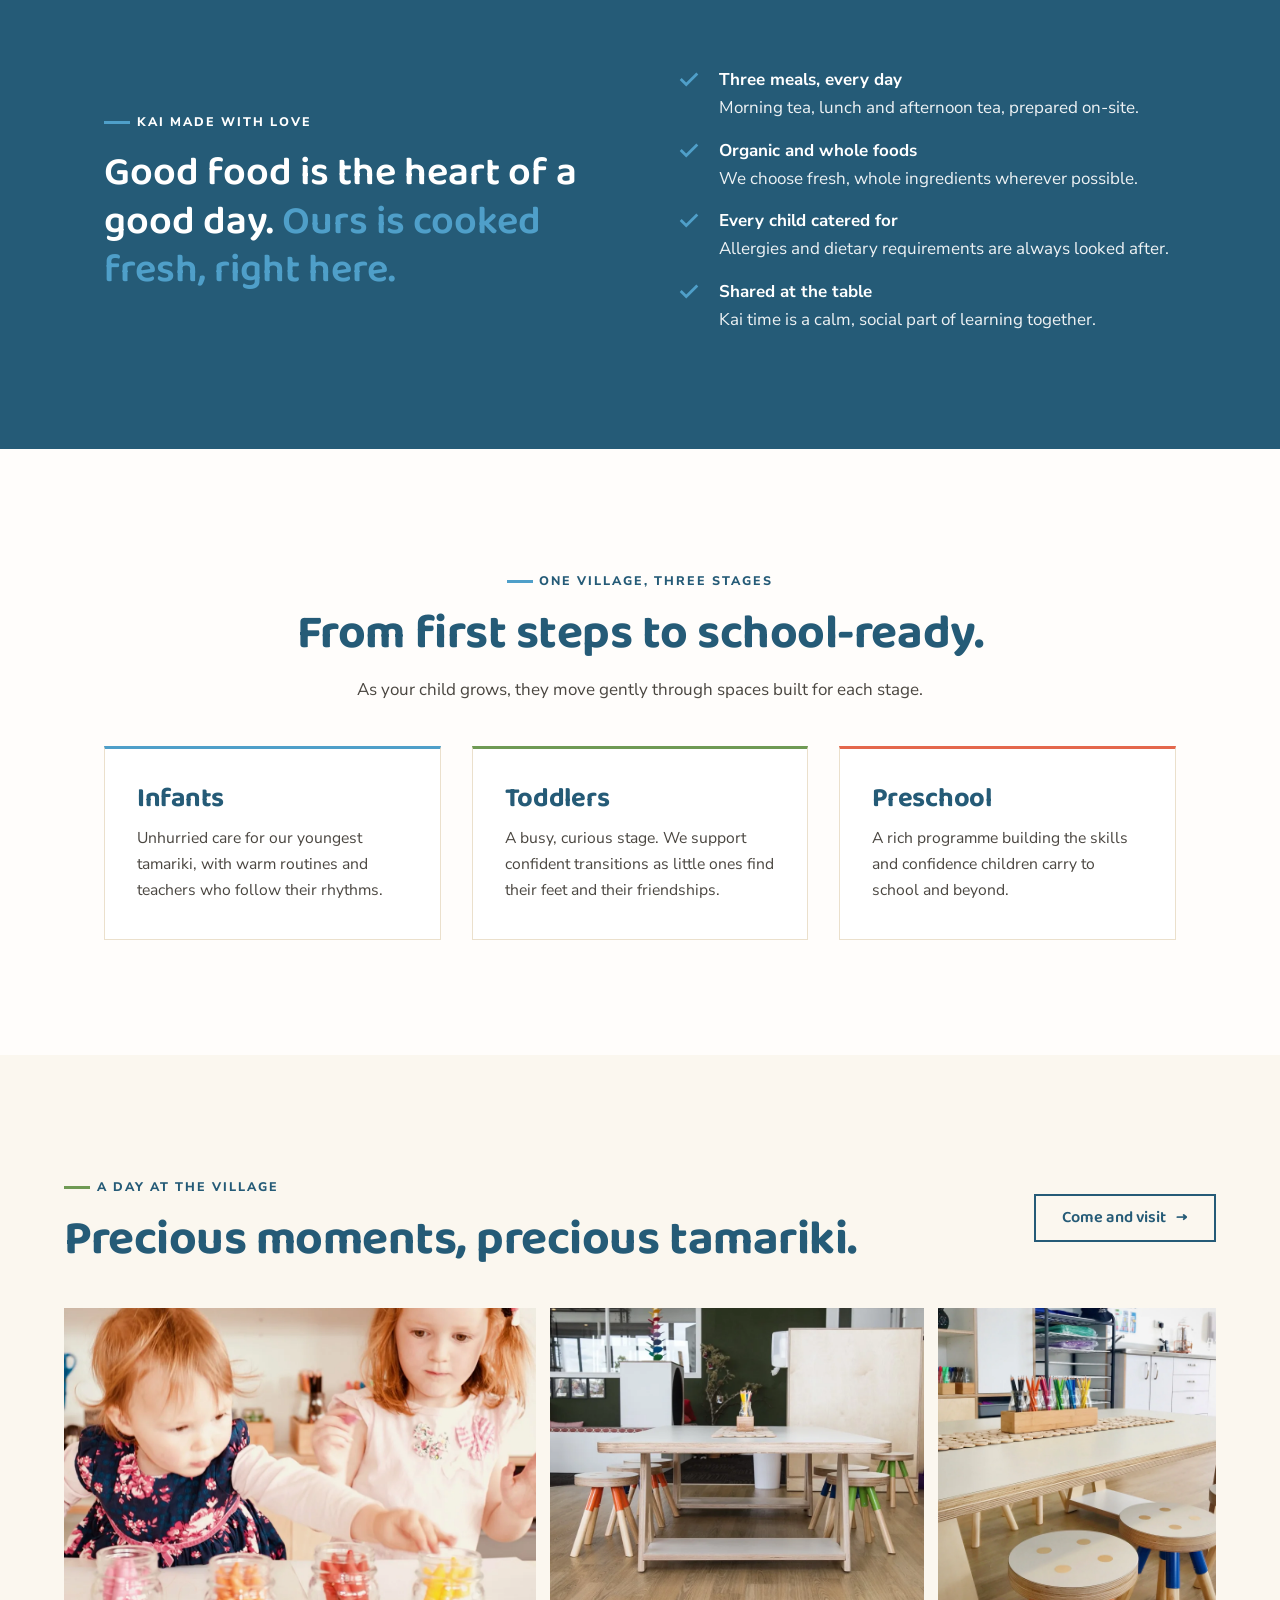
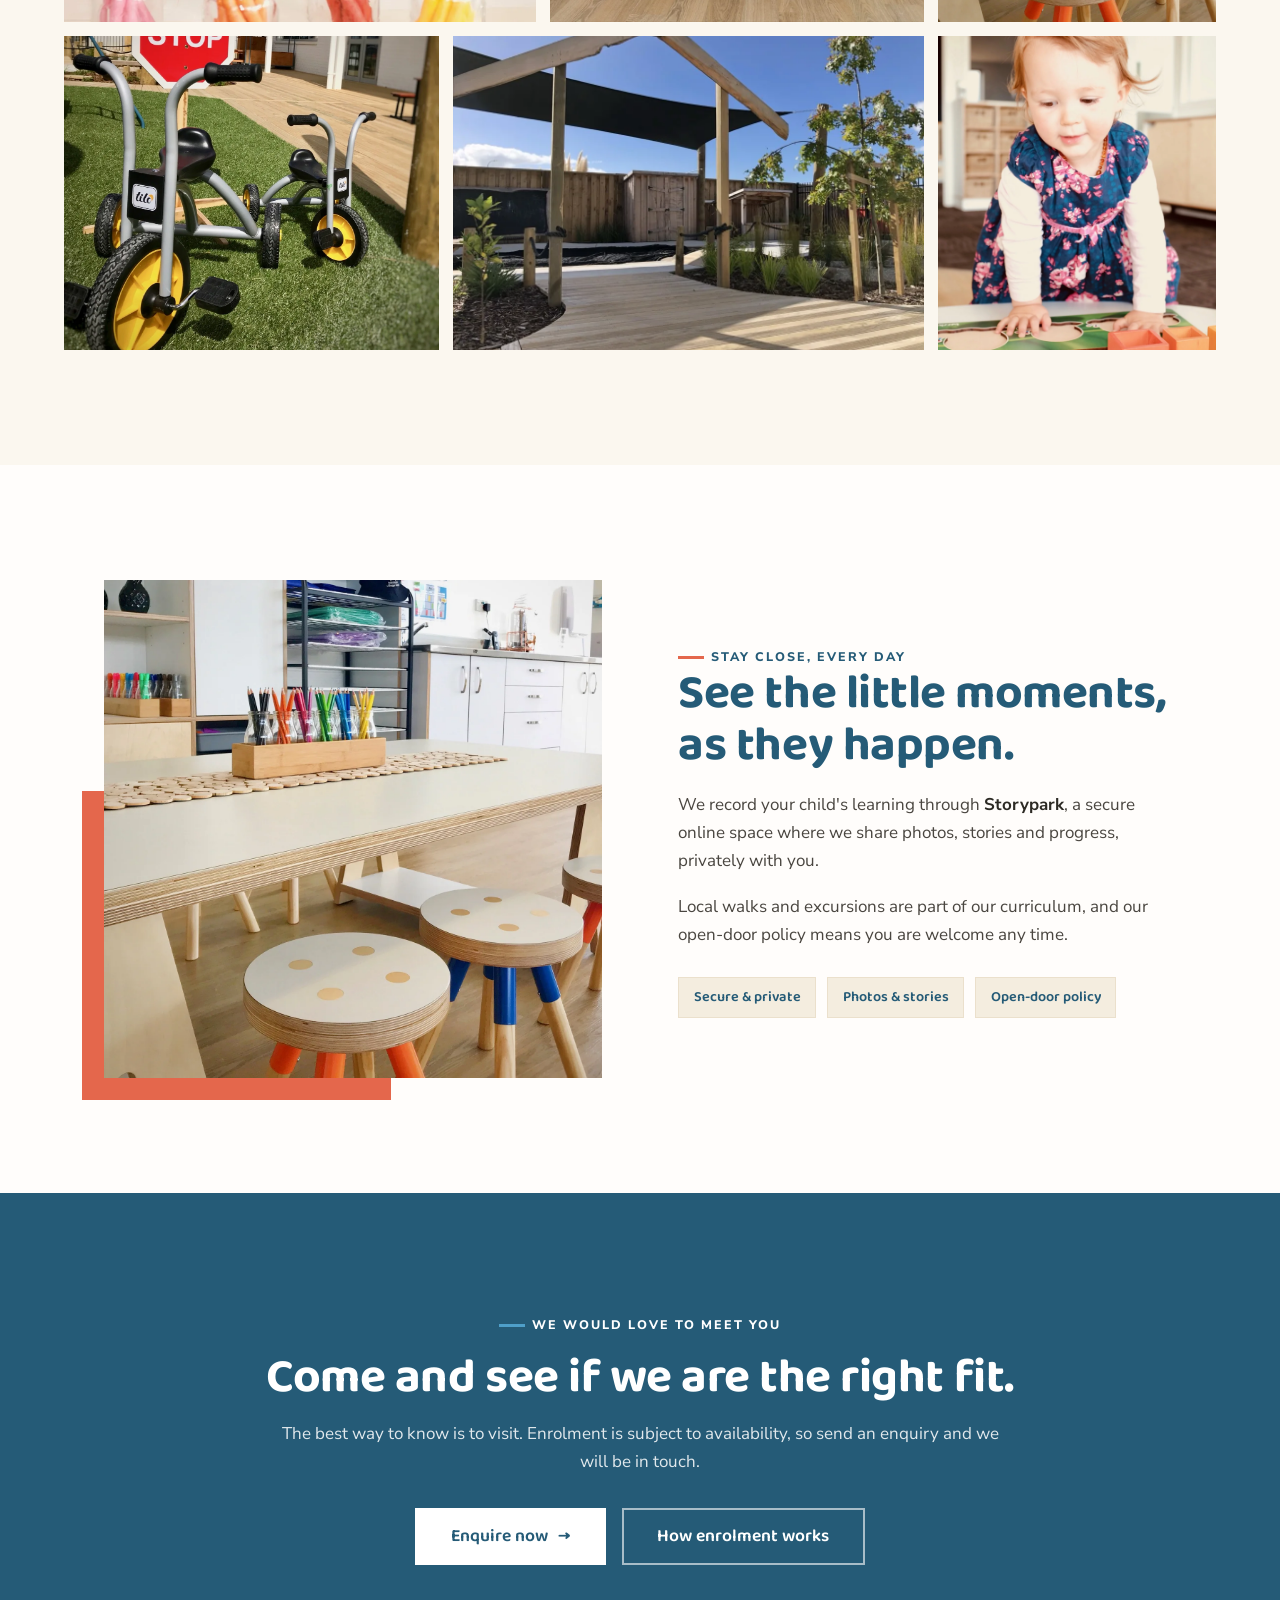
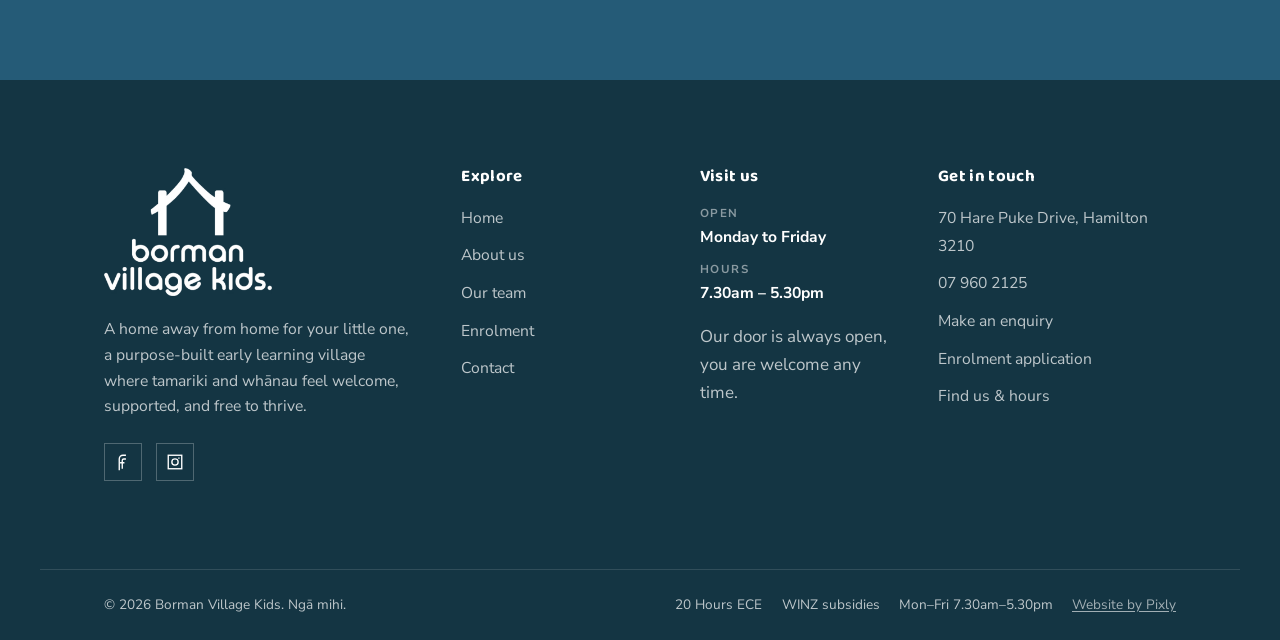
==== commit 939b27a2: "Add "Website by Pixly" credit link to footer Co-Authored-By: Claude Sonnet 5 <noreply@anthropic.com>" ====
--- a/index.html
+++ b/index.html
@@ -348,10 +348,13 @@
   </div>
   <div class="wrap footer-bar">
     <span>&copy; <span data-year>2026</span> Borman Village Kids. Ngā mihi.</span>
-    <div class="chips-mini">
-      <span>20 Hours ECE</span>
-      <span>WINZ subsidies</span>
-      <span>Mon–Fri 7.30am–5.30pm</span>
+    <div class="footer-bar-right">
+      <div class="chips-mini">
+        <span>20 Hours ECE</span>
+        <span>WINZ subsidies</span>
+        <span>Mon–Fri 7.30am–5.30pm</span>
+      </div>
+      <a class="credit" href="https://pixly.co.nz" target="_blank" rel="noopener">Website by Pixly</a>
     </div>
   </div>
 </footer>
--- a/styles.css
+++ b/styles.css
@@ -596,6 +596,9 @@
 .footer-hours span { color: #fff; font-weight: 700; }
 .footer-bar { border-top: 1px solid rgba(255,255,255,0.12); padding-block: 1.5rem; display: flex; justify-content: space-between; gap: 1rem; flex-wrap: wrap; font-size: 0.85rem; }
 .footer-bar .chips-mini { display: flex; gap: 1.2rem; }
+.footer-bar-right { display: flex; align-items: center; gap: 1.2rem; flex-wrap: wrap; }
+.credit { color: #fff; opacity: 0.6; text-decoration: underline; text-underline-offset: 2px; transition: opacity 0.2s var(--ease); }
+.credit:hover { opacity: 1; }
 
 /* ---------- Reveal on scroll ---------- */
 .reveal { opacity: 0; transform: translateY(26px); transition: opacity 0.7s var(--ease), transform 0.7s var(--ease); }
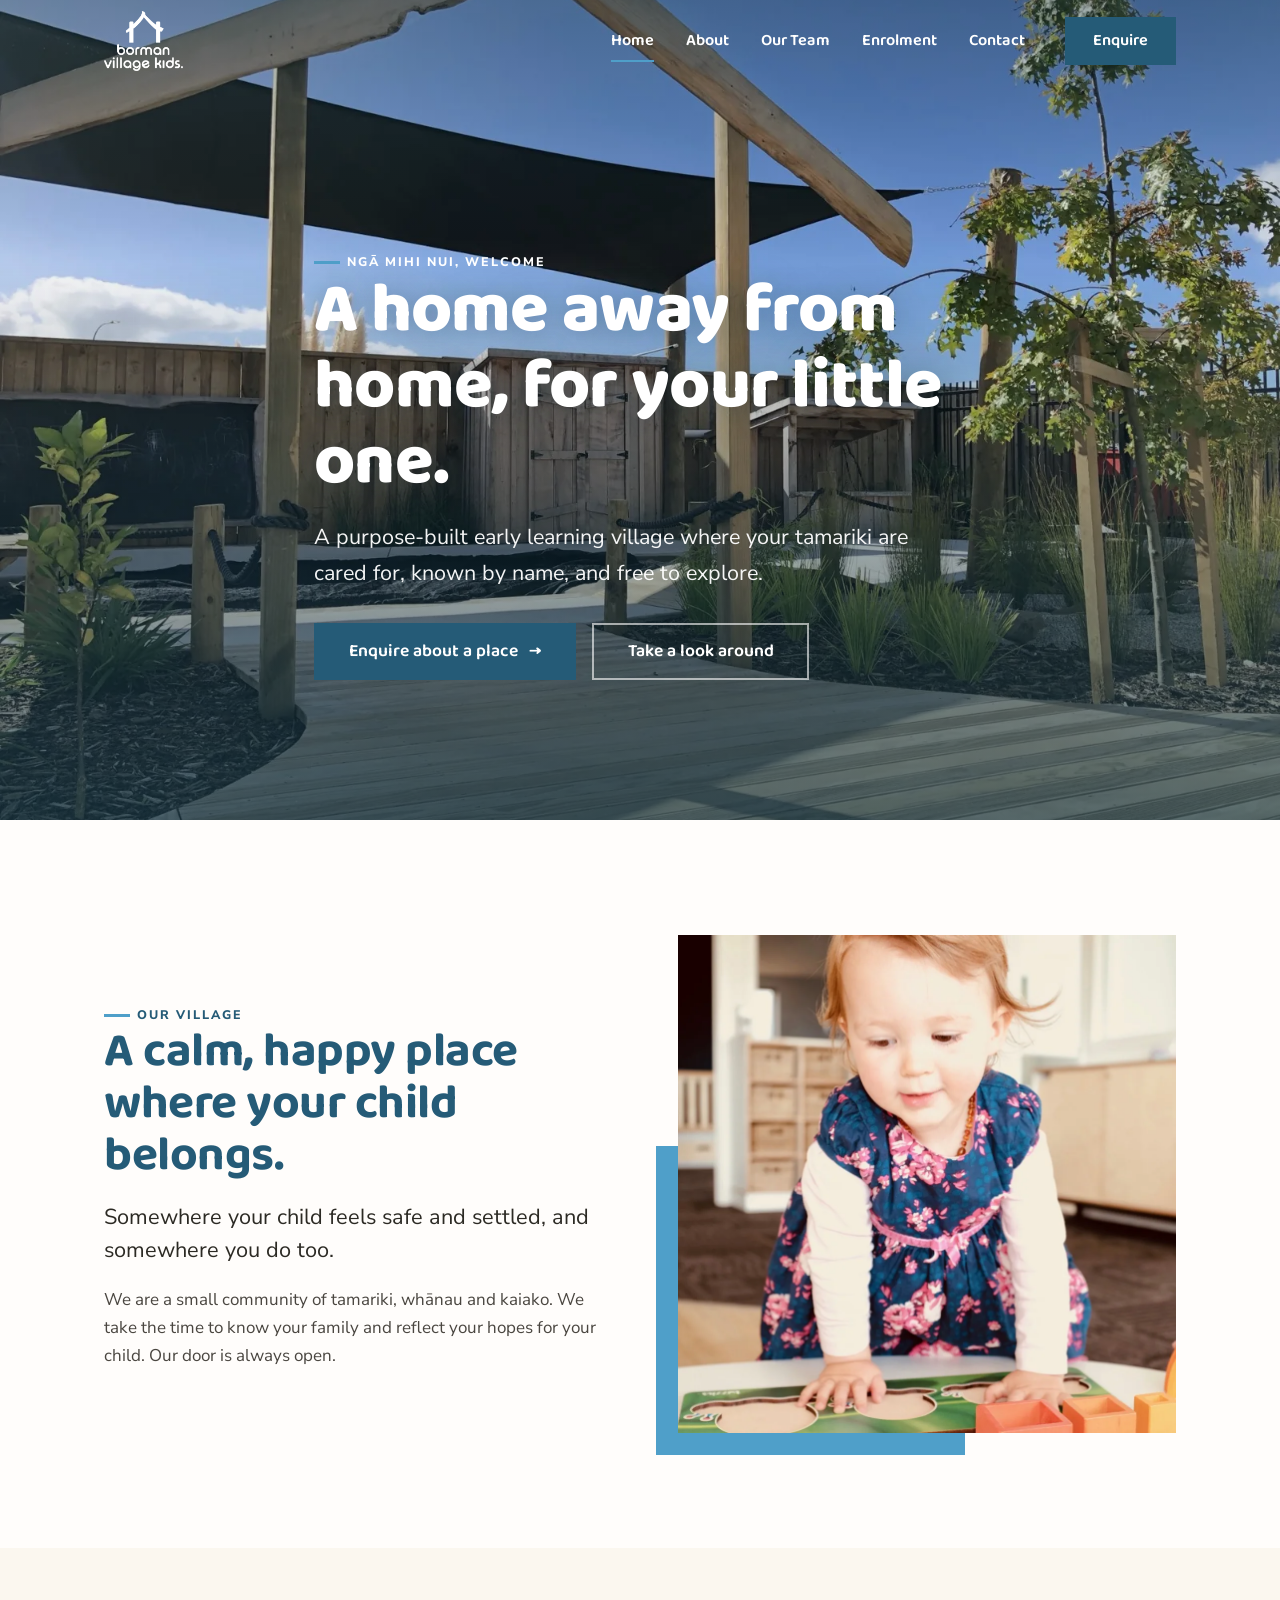
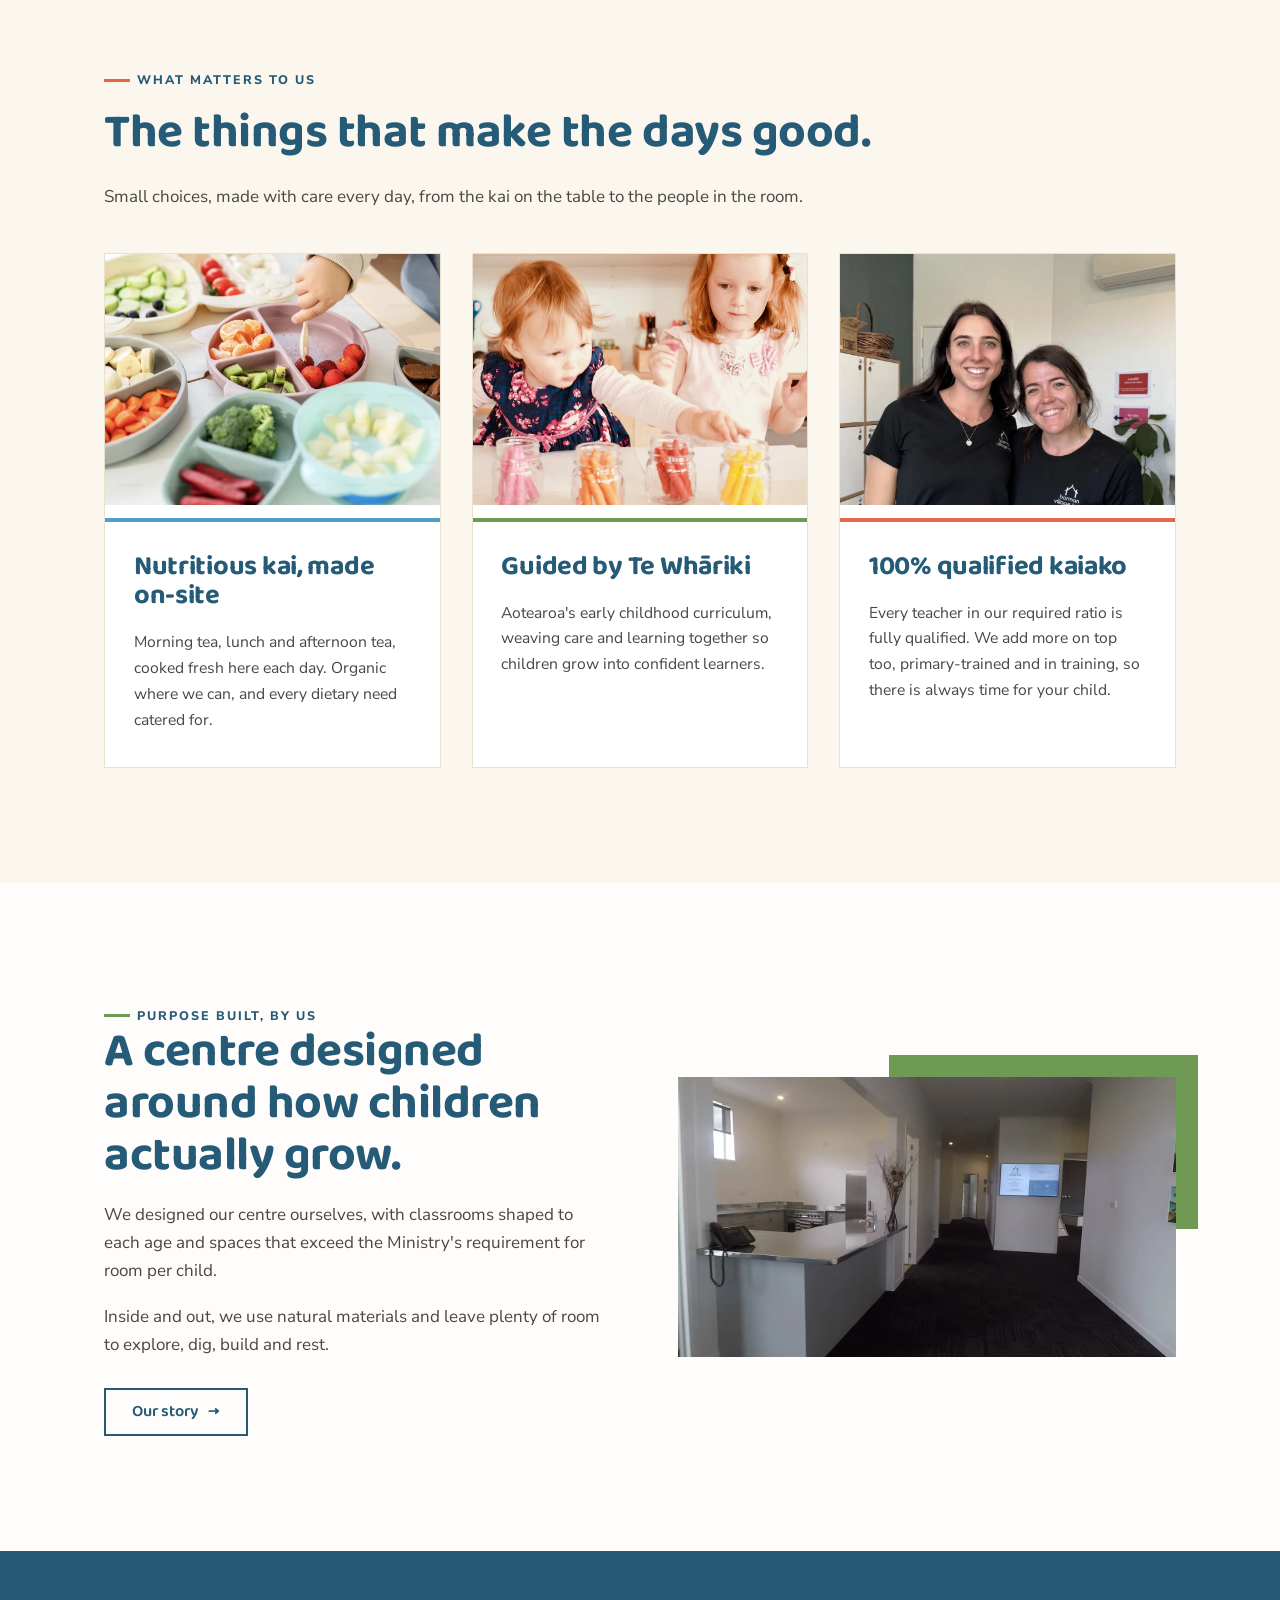
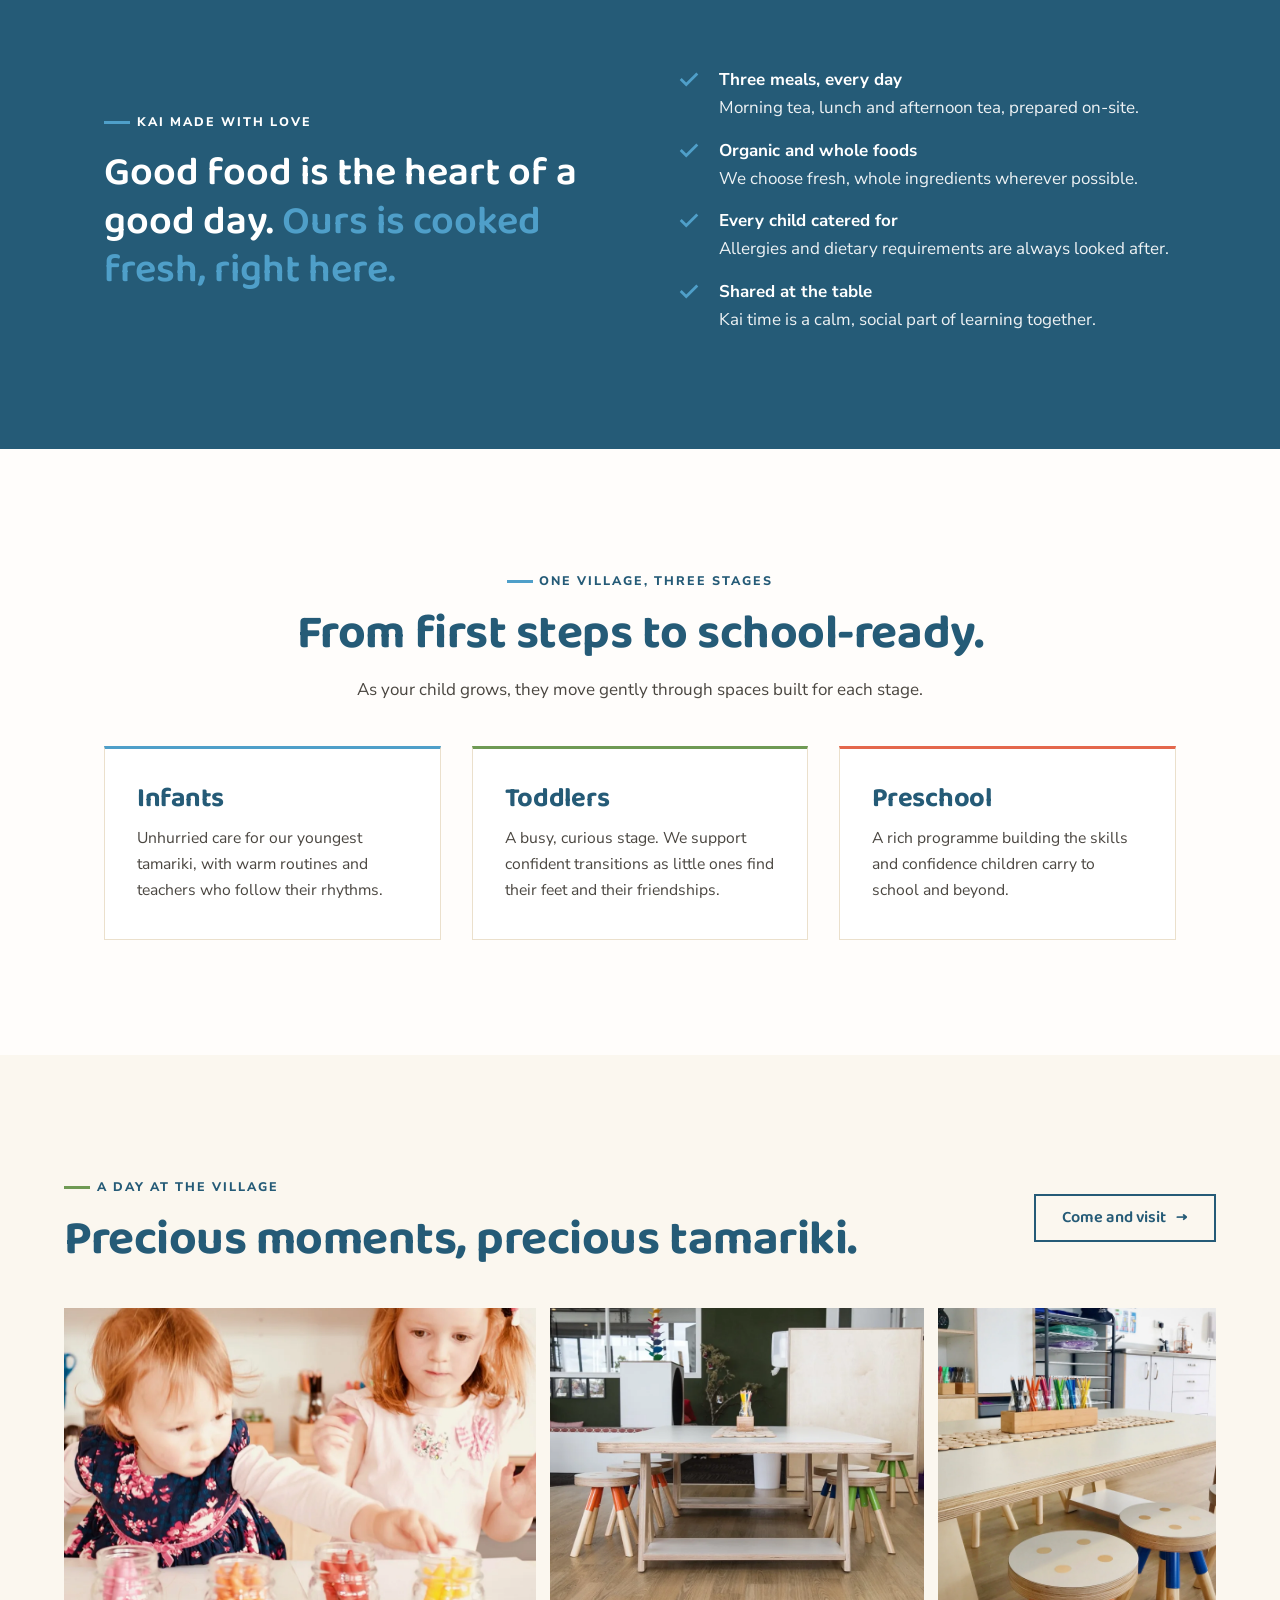
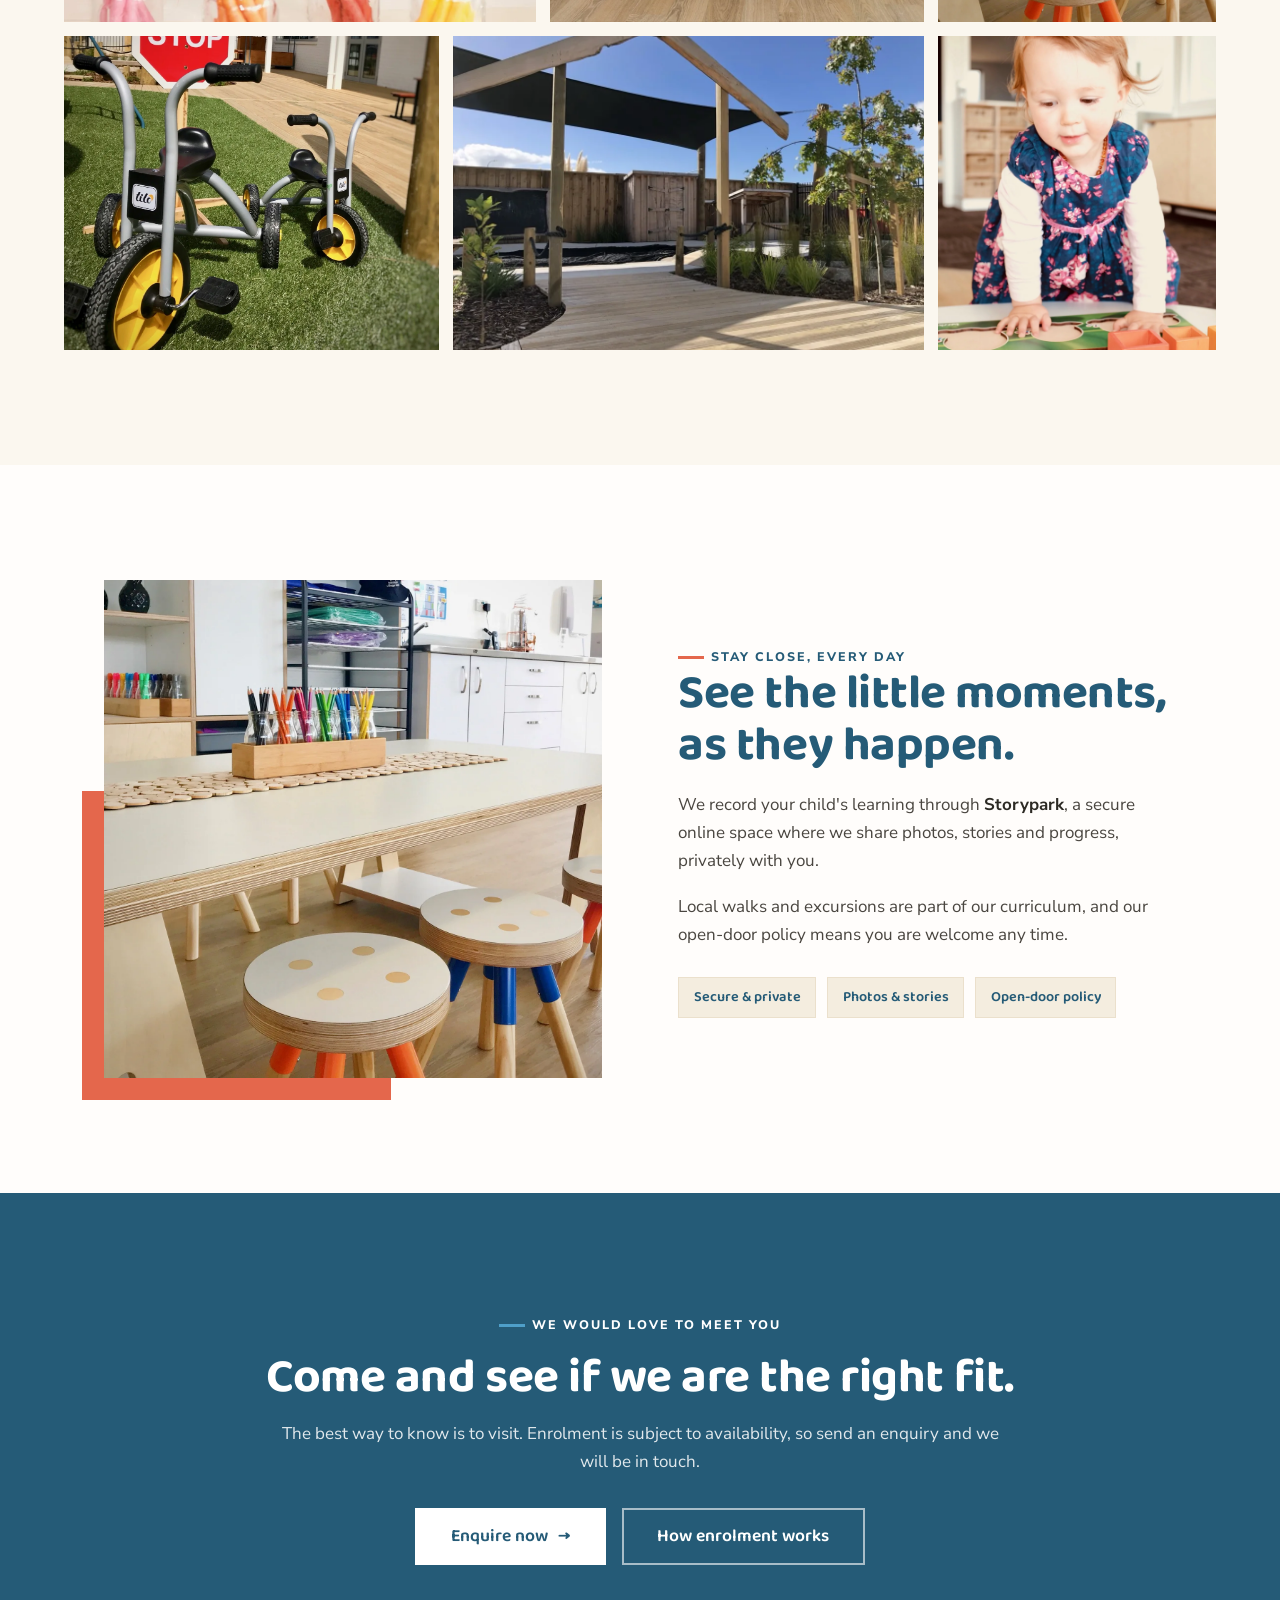
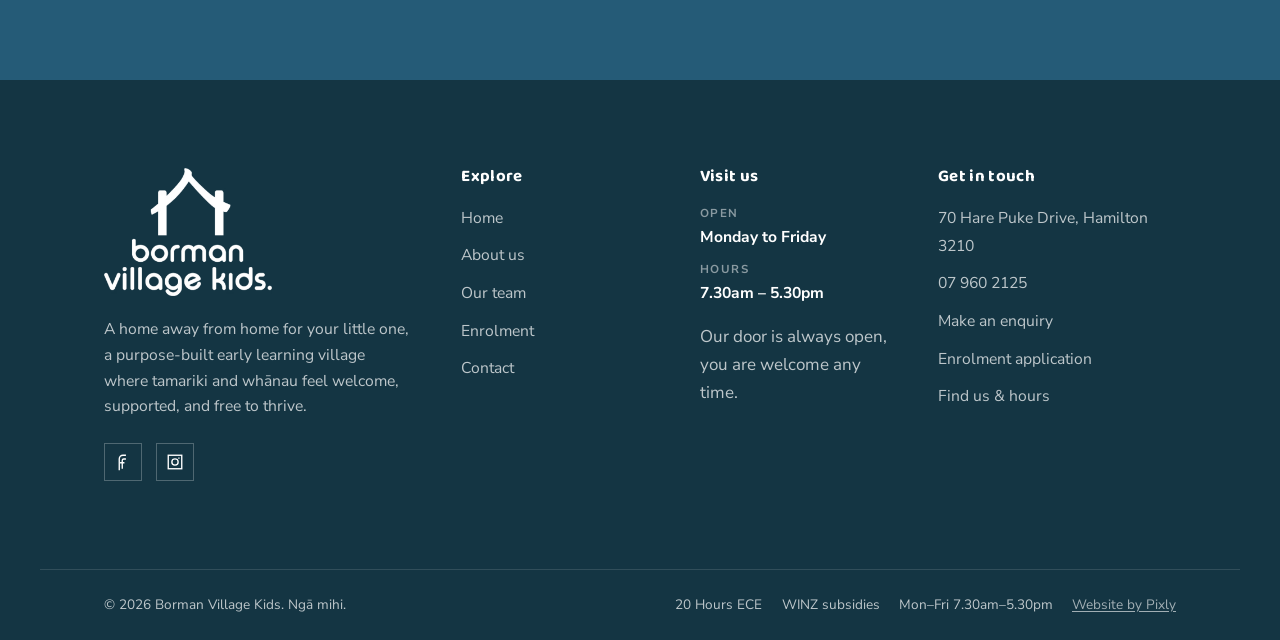
==== commit ef30192e: "Fix white status bar on iOS by extending content under safe area Add viewport-fit=cover so the hero " ====
--- a/index.html
+++ b/index.html
@@ -2,7 +2,7 @@
 <html lang="en-NZ">
 <head>
 <meta charset="UTF-8">
-<meta name="viewport" content="width=device-width, initial-scale=1">
+<meta name="viewport" content="width=device-width, initial-scale=1, viewport-fit=cover">
 <title>Borman Village Kids | A home away from home for your little one</title>
 <meta name="description" content="Borman Village Kids is a purpose-built early childhood centre. Nutritious kai made on-site, 100% qualified kaiako, and a warm programme guided by Te Whāriki. Open Monday to Friday, 7.30am–5.30pm.">
 <link rel="canonical" href="https://www.bormanvillagekids.co.nz/">
